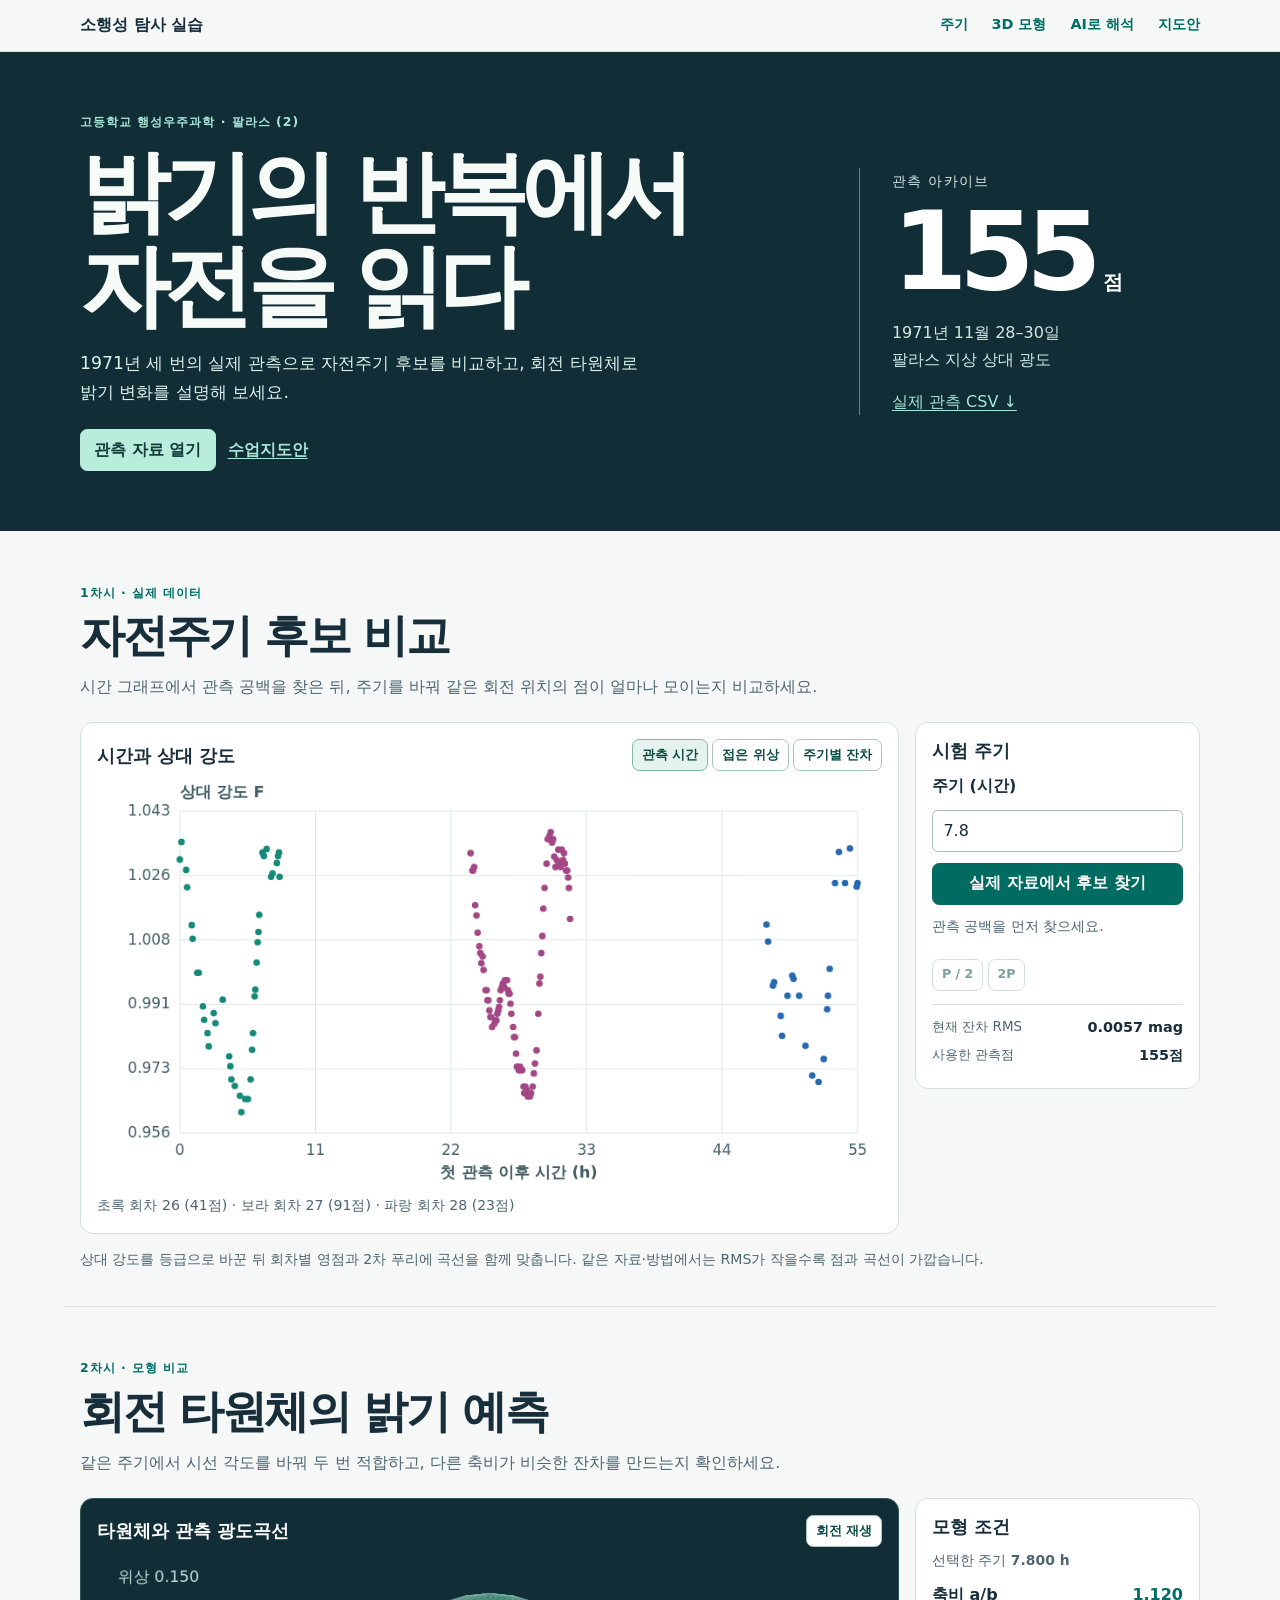
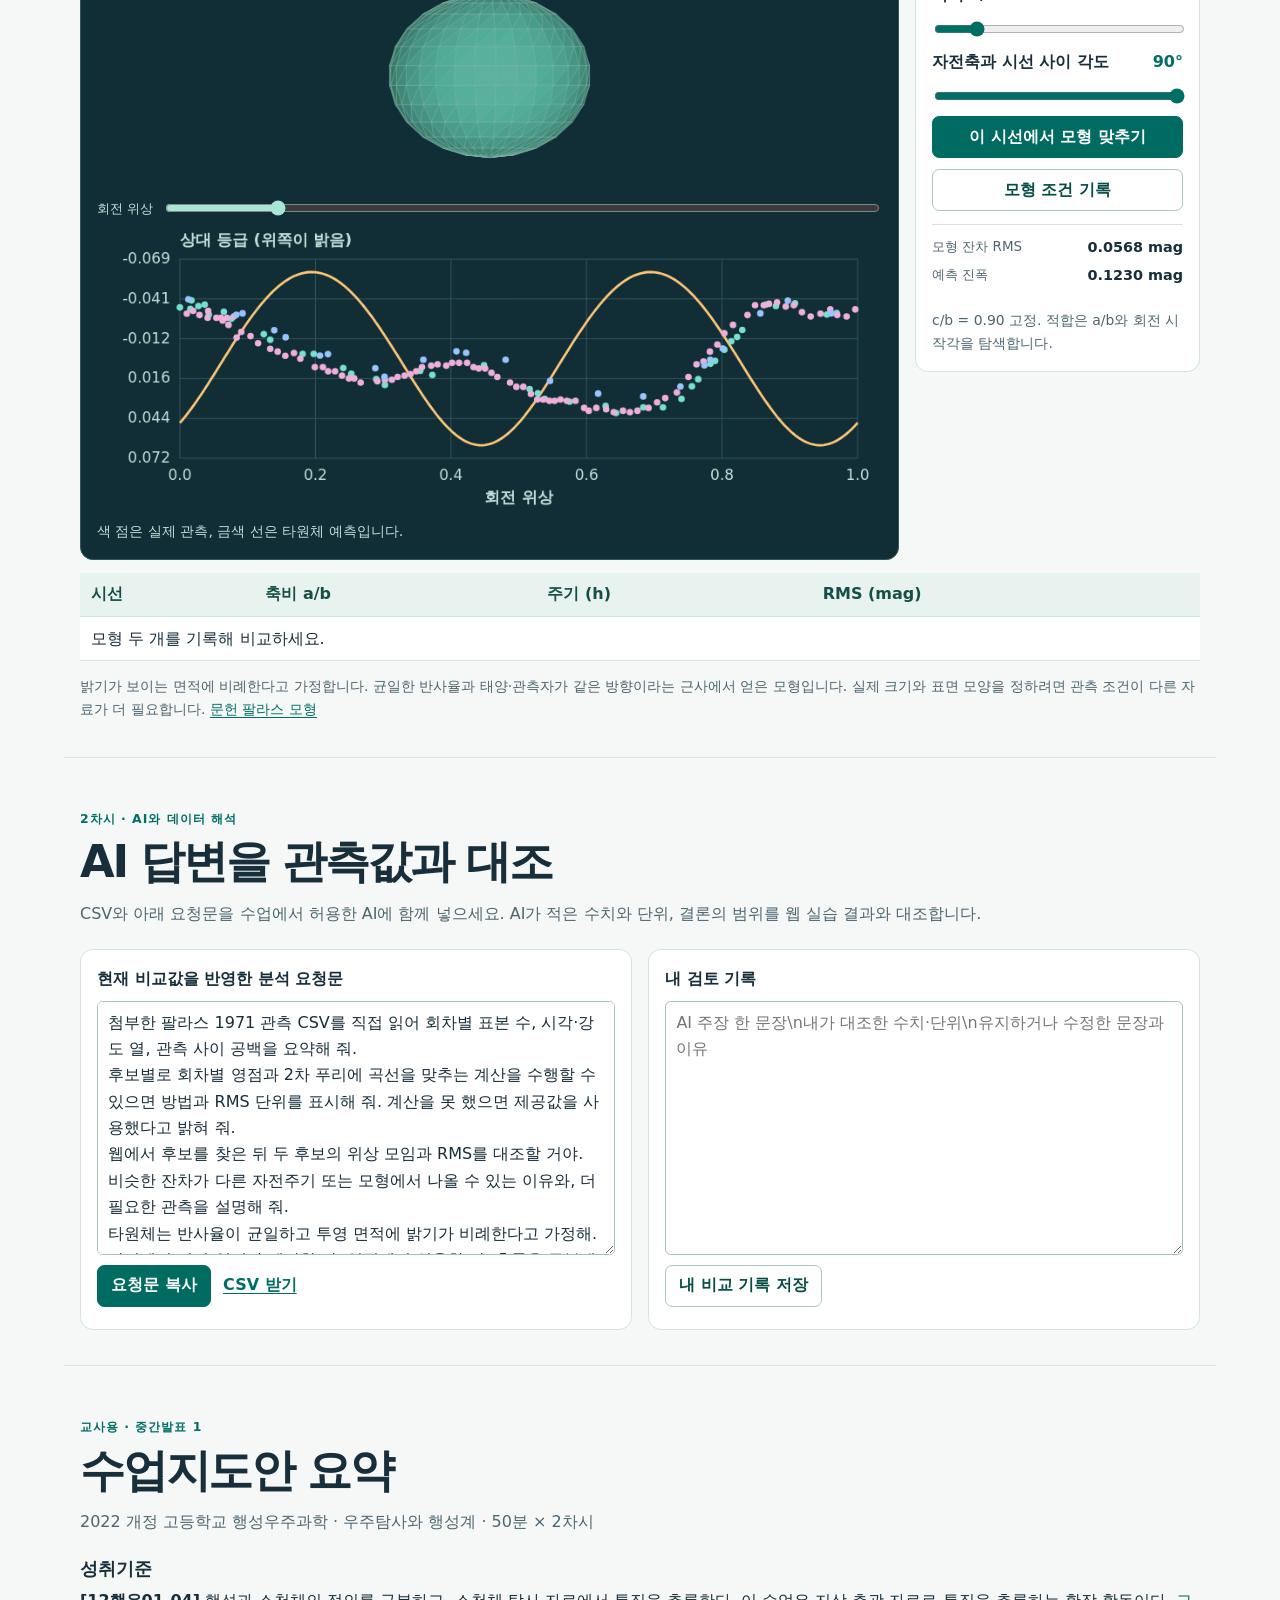
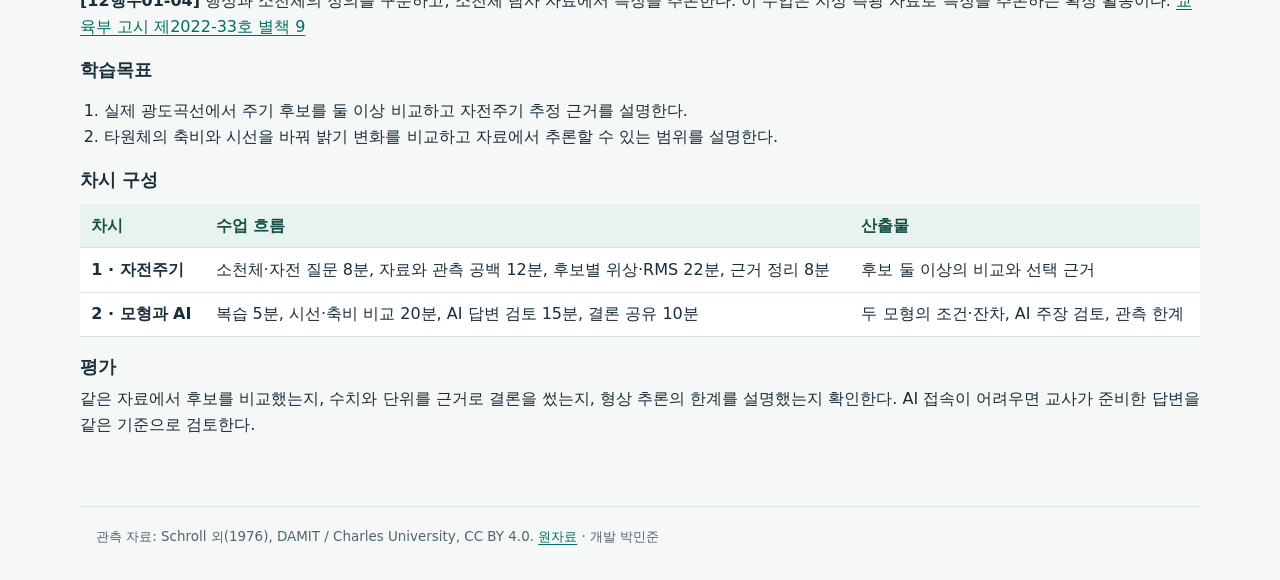
==== docs/asteroid-lab/index.html @ 73b72a0b "Add Pallas rotation and AI classroom lab" ====
<!doctype html>
<html lang="ko">
<head>
<meta charset="utf-8">
<meta name="viewport" content="width=device-width,initial-scale=1">
<meta name="description" content="팔라스 실제 관측값으로 자전주기를 추정하고 회전 타원체를 비교하는 고등학교 행성우주과학 실습">
<title>소행성 탐사 실습 | 팔라스의 자전</title>
<link rel="stylesheet" href="lab.css">
<script defer src="../observation-math.js"></script>
<script defer src="../shape-math.js"></script>
<script defer src="lab.js"></script>
</head>
<body>
<header class="top"><a class="brand" href="#top">소행성 탐사 실습</a><nav aria-label="실습 바로가기"><a href="#period">주기</a><a href="#shape">3D 모형</a><a href="#ai">AI로 해석</a><a href="#lesson">지도안</a></nav></header>
<main id="top">
<section class="hero">
<div><p class="eyebrow">고등학교 행성우주과학 · 팔라스 (2)</p><h1>밝기의 반복에서<br>자전을 읽다</h1><p class="lead">1971년 세 번의 실제 관측으로 자전주기 후보를 비교하고, 회전 타원체로 밝기 변화를 설명해 보세요.</p><a class="button primary" href="#period">관측 자료 열기</a><a class="textlink" href="#lesson">수업지도안</a></div>
<div class="hero-data"><span>관측 아카이브</span><strong>155<span>점</span></strong><p>1971년 11월 28–30일<br>팔라스 지상 상대 광도</p><a href="../class/data/pallas-1971.csv" download>실제 관측 CSV ↓</a></div>
</section>
<section id="period" class="activity">
<div class="section-head"><p class="eyebrow">1차시 · 실제 데이터</p><h2>자전주기 후보 비교</h2><p>시간 그래프에서 관측 공백을 찾은 뒤, 주기를 바꿔 같은 회전 위치의 점이 얼마나 모이는지 비교하세요.</p></div>
<div class="workspace">
<div class="plot"><div class="plot-head"><h3 id="period-label">시간과 상대 강도</h3><div class="segmented" aria-label="그래프 보기"><button id="time-view" type="button" aria-pressed="true">관측 시간</button><button id="phase-view" type="button" aria-pressed="false">접은 위상</button><button id="search-view" type="button" aria-pressed="false">주기별 잔차</button></div></div><canvas id="period-plot" width="900" height="470" role="img" aria-label="팔라스 실제 광도곡선"></canvas><p id="legend" class="caption">점 색은 서로 다른 관측 회차입니다.</p></div>
<aside class="controls"><h3>시험 주기</h3><label for="trial">주기 (시간)</label><input id="trial" type="number" min="2" max="16" step="0.001" value="7.8"><button id="search" class="button primary" type="button" disabled>실제 자료에서 후보 찾기</button><p id="period-status" role="status">관측 자료 불러오는 중…</p><div id="candidates" class="choices"></div><div class="segmented" aria-label="최저 후보와 배수 비교"><button id="half" type="button" disabled>P / 2</button><button id="double" type="button" disabled>2P</button></div><dl class="metrics"><div><dt>현재 잔차 RMS</dt><dd id="rms">—</dd></div><div><dt>사용한 관측점</dt><dd id="count">—</dd></div></dl></aside>
</div>
<p class="method">상대 강도를 등급으로 바꾼 뒤 회차별 영점과 2차 푸리에 곡선을 함께 맞춥니다. 같은 자료·방법에서는 RMS가 작을수록 점과 곡선이 가깝습니다.</p>
</section>
<section id="shape" class="activity">
<div class="section-head"><p class="eyebrow">2차시 · 모형 비교</p><h2>회전 타원체의 밝기 예측</h2><p>같은 주기에서 시선 각도를 바꿔 두 번 적합하고, 다른 축비가 비슷한 잔차를 만드는지 확인하세요.</p></div>
<div class="workspace"><div class="plot dark"><div class="plot-head"><h3>타원체와 관측 광도곡선</h3><button class="subtle" id="play" type="button" aria-pressed="false">회전 재생</button></div><canvas id="mesh" width="900" height="280" role="img" aria-label="회전 타원체의 시선 방향 투영"></canvas><label class="phase-label" for="spin">회전 위상 <input id="spin" type="range" min="0" max="1" value="0.15" step="0.001"></label><canvas id="model-plot" width="900" height="330" role="img" aria-label="팔라스 관측점과 타원체 예측곡선"></canvas><p class="caption">색 점은 실제 관측, 금색 선은 타원체 예측입니다.</p></div>
<aside class="controls"><h3>모형 조건</h3><p>선택한 주기 <strong id="shape-period">—</strong></p><label for="axis">축비 a/b <output id="axis-value"></output></label><input id="axis" type="range" min="1" max="1.8" step=".002" value="1.12"><label for="aspect">자전축과 시선 사이 각도 <output id="aspect-value"></output></label><input id="aspect" type="range" min="5" max="90" step="1" value="90"><button id="optimize" class="button primary" type="button" disabled>이 시선에서 모형 맞추기</button><button id="record" class="button" type="button" disabled>모형 조건 기록</button><dl class="metrics"><div><dt>모형 잔차 RMS</dt><dd id="shape-rms">—</dd></div><div><dt>예측 진폭</dt><dd id="amplitude">—</dd></div></dl><p class="caption">c/b = 0.90 고정. 적합은 a/b와 회전 시작각을 탐색합니다.</p></aside></div>
<div class="table-wrap"><table><thead><tr><th>시선</th><th>축비 a/b</th><th>주기 (h)</th><th>RMS (mag)</th></tr></thead><tbody id="records"><tr><td colspan="4">모형 두 개를 기록해 비교하세요.</td></tr></tbody></table></div>
<p class="method">밝기가 보이는 면적에 비례한다고 가정합니다. 균일한 반사율과 태양·관측자가 같은 방향이라는 근사에서 얻은 모형입니다. 실제 크기와 표면 모양을 정하려면 관측 조건이 다른 자료가 더 필요합니다. <a href="https://damit.cuni.cz/projects/damit/asteroid_models/view/101">문헌 팔라스 모형</a></p>
</section>
<section id="ai" class="activity"><div class="section-head"><p class="eyebrow">2차시 · AI와 데이터 해석</p><h2>AI 답변을 관측값과 대조</h2><p>CSV와 아래 요청문을 수업에서 허용한 AI에 함께 넣으세요. AI가 적은 수치와 단위, 결론의 범위를 웹 실습 결과와 대조합니다.</p></div><div class="ai-grid"><div><label for="prompt">현재 비교값을 반영한 분석 요청문</label><textarea id="prompt" readonly rows="9"></textarea><button id="copy" class="button primary" type="button">요청문 복사</button><a class="textlink" href="../class/data/pallas-1971.csv" download>CSV 받기</a></div><div><label for="evidence">내 검토 기록</label><textarea id="evidence" rows="9" placeholder="AI 주장 한 문장\n내가 대조한 수치·단위\n유지하거나 수정한 문장과 이유"></textarea><button id="save" class="button" type="button">내 비교 기록 저장</button><p id="ai-status" role="status" class="caption"></p></div></div></section>
<section id="lesson" class="activity lesson"><div class="section-head"><p class="eyebrow">교사용 · 중간발표 1</p><h2>수업지도안 요약</h2><p>2022 개정 고등학교 행성우주과학 · 우주탐사와 행성계 · 50분 × 2차시</p></div><h3>성취기준</h3><p><strong>[12행우01-04]</strong> 행성과 소천체의 정의를 구분하고, 소천체 탐사 자료에서 특징을 추론한다. 이 수업은 지상 측광 자료로 특징을 추론하는 확장 활동이다. <a href="https://www.moe.go.kr/boardCnts/viewRenew.do?boardID=141&boardSeq=93458&lev=0">교육부 고시 제2022-33호 별책 9</a></p><h3>학습목표</h3><ol><li>실제 광도곡선에서 주기 후보를 둘 이상 비교하고 자전주기 추정 근거를 설명한다.</li><li>타원체의 축비와 시선을 바꿔 밝기 변화를 비교하고 자료에서 추론할 수 있는 범위를 설명한다.</li></ol><h3>차시 구성</h3><div class="table-wrap"><table><thead><tr><th>차시</th><th>수업 흐름</th><th>산출물</th></tr></thead><tbody><tr><th>1 · 자전주기</th><td>소천체·자전 질문 8분, 자료와 관측 공백 12분, 후보별 위상·RMS 22분, 근거 정리 8분</td><td>후보 둘 이상의 비교와 선택 근거</td></tr><tr><th>2 · 모형과 AI</th><td>복습 5분, 시선·축비 비교 20분, AI 답변 검토 15분, 결론 공유 10분</td><td>두 모형의 조건·잔차, AI 주장 검토, 관측 한계</td></tr></tbody></table></div><h3>평가</h3><p>같은 자료에서 후보를 비교했는지, 수치와 단위를 근거로 결론을 썼는지, 형상 추론의 한계를 설명했는지 확인한다. AI 접속이 어려우면 교사가 준비한 답변을 같은 기준으로 검토한다.</p></section>
</main>
<footer>관측 자료: Schroll 외(1976), DAMIT / Charles University, CC BY 4.0. <a href="https://damit.cuni.cz/projects/damit/light_curves/exportAllForAsteroid/101/json">원자료</a> · 개발 박민준</footer>
</body>
</html>
---- docs/asteroid-lab/lab.css ----
:root{color-scheme:light;--ink:#182e3b;--mute:#4e6571;--teal:#006e64;--line:#d5e1df;--paper:#f5f8f6;--white:#fff;font-family:"Malgun Gothic",system-ui,sans-serif;background:var(--paper);color:var(--ink);scroll-padding-top:5rem}
*{box-sizing:border-box}body{margin:0;font-size:16px;line-height:1.65}a{color:var(--teal);text-underline-offset:.2em}h1,h2,h3,p{margin:0}h1,h2,h3{line-height:1.3;word-break:keep-all}h2{font-size:clamp(1.75rem,4vw,2.8rem);letter-spacing:-.05em}h3{font-size:1.12rem;margin-bottom:.48rem}.top{position:sticky;top:0;z-index:3;display:flex;justify-content:space-between;align-items:center;gap:.6rem 1.1rem;flex-wrap:wrap;padding:.76rem max(1rem,calc((100% - 1120px)/2));background:#f5f8f6f5;border-bottom:1px solid var(--line)}.brand{font-weight:800;text-decoration:none;color:var(--ink)}nav{display:flex;gap:clamp(.6rem,2vw,1.5rem);flex-wrap:wrap}nav a{font-weight:700;font-size:.9rem;text-decoration:none}.hero{display:grid;grid-template-columns:1.5fr .7fr;gap:3rem;align-items:center;min-height:420px;padding:3.75rem max(1rem,calc((100% - 1120px)/2));background:#112d36;color:#f6fbf8}.hero h1{font-size:clamp(2.6rem,7vw,5.65rem);line-height:1.05;letter-spacing:-.075em;margin:.8rem 0 1rem}.eyebrow{font-size:.78rem;font-weight:800;letter-spacing:.08em;color:var(--teal)}.hero .eyebrow,.hero a{color:#a8e6d5}.hero .primary{background:#b7edda;color:#123b39;border-color:#b7edda}.lead{max-width:570px;color:#dcf1ea;font-size:1.08rem;margin-bottom:1.45rem;word-break:keep-all}.hero-data{border-left:1px solid #64867f;padding-left:2rem;color:#cee9e2}.hero-data>span{font-size:.85rem;letter-spacing:.1em}.hero-data strong{display:block;color:#fff;font-size:clamp(3.4rem,9vw,6.8rem);line-height:1.07;letter-spacing:-.08em;font-variant-numeric:tabular-nums}.hero-data strong span{font-size:1.25rem;margin-left:.6rem;letter-spacing:0}.hero-data p{margin:.6rem 0 1rem}.button,.segmented button,.subtle{display:inline-flex;align-items:center;justify-content:center;min-height:42px;padding:.4rem .83rem;border:1px solid #a8c4bc;border-radius:.45rem;background:#fff;color:#074d45;font:inherit;font-weight:700;text-decoration:none;cursor:pointer;text-align:center}.primary{background:#006c61;color:#fff;border-color:#006c61}.button:disabled,.segmented button:disabled{opacity:.52;cursor:default}.button:hover:not(:disabled),button:hover:not(:disabled){filter:brightness(.92)}:focus-visible{outline:3px solid #c07517;outline-offset:3px}.textlink{display:inline-block;margin-left:.75rem;font-weight:700}.activity{max-width:1152px;margin:auto;padding:3.2rem 1rem 2.2rem}.activity+.activity{border-top:1px solid var(--line)}.section-head{margin-bottom:1.35rem}.section-head h2{margin:.25rem 0 .55rem}.section-head>p:last-child,.caption,.method{color:var(--mute)}.workspace{display:grid;grid-template-columns:minmax(0,1fr) minmax(245px,285px);gap:1rem;align-items:start}.plot,.controls,.ai-grid>div{background:#fff;border:1px solid var(--line);border-radius:.8rem;padding:1rem;min-width:0}.plot-head{display:flex;justify-content:space-between;align-items:center;gap:.5rem;flex-wrap:wrap}.plot-head h3{margin:0}.segmented{display:flex;gap:.26rem;flex-wrap:wrap}.segmented button,.subtle{padding:.25rem .56rem;min-height:32px;font-size:.79rem}.segmented button[aria-pressed=true]{background:#e4f3ee;border-color:#83b4a7;color:#06493f}.plot canvas{display:block;width:100%;height:auto;margin-top:.4rem}.caption,.method{font-size:.88rem}.caption{margin-top:.4rem}.method{margin-top:.85rem}.controls{display:grid;gap:.65rem}.controls h3{margin:0}.controls label,.ai-grid label{font-weight:700}.controls label output{float:right;font-variant-numeric:tabular-nums;color:var(--teal)}input,textarea{font:inherit;color:var(--ink)}input[type=number],textarea{width:100%;border:1px solid #a9bdb9;border-radius:.35rem;background:#fff;padding:.44rem .65rem}input[type=range]{width:100%;accent-color:var(--teal)}.controls>p{font-size:.87rem;color:var(--mute)}.metrics{border-top:1px solid var(--line);margin:.2rem 0 0;padding:.45rem 0 0}.metrics>div{display:flex;justify-content:space-between;gap:.5rem;margin:.25rem 0}.metrics dt{color:var(--mute);font-size:.84rem}.metrics dd{margin:0;font-weight:800;font-size:.9rem;font-variant-numeric:tabular-nums}.choices{display:grid;grid-template-columns:1fr 1fr;gap:.35rem}.choices button{font-variant-numeric:tabular-nums;font-size:.82rem}.dark{background:#112d36;color:#fff;border-color:#2e5758}.dark .caption{color:#bfdfda}.phase-label{display:flex;gap:.6rem;align-items:center;font-size:.82rem;color:#bfdfda}.phase-label input{flex:1;accent-color:#a8e6d5}.table-wrap{overflow-x:auto;margin-top:.8rem}table{border-collapse:collapse;width:100%;background:#fff;text-align:left}th,td{padding:.53rem .7rem;border-bottom:1px solid var(--line);vertical-align:top}thead{color:#154f48;background:#e8f3ef}tbody th{white-space:nowrap}.ai-grid{display:grid;grid-template-columns:1fr 1fr;gap:1rem}.ai-grid textarea{display:block;margin:.6rem 0;min-height:12rem;resize:vertical}.lesson h3{margin-top:1.1rem}.lesson ol{padding-left:1.5rem}footer{max-width:1120px;margin:2rem auto 0;padding:1.2rem 1rem 2rem;color:var(--mute);border-top:1px solid var(--line);font-size:.84rem}
@media(max-width:760px){.workspace,.ai-grid{grid-template-columns:1fr}.hero{gap:1.2rem;grid-template-columns:1fr;min-height:0;padding-top:2.5rem;padding-bottom:2.5rem}.hero-data{padding-left:.8rem;display:grid;grid-template-columns:1fr 1fr;column-gap:.6rem}.hero-data p{margin:.15rem 0}.hero-data strong{grid-column:1;grid-row:2}.hero-data a{grid-column:2}.activity{padding-top:2rem}.plot,.controls{padding:.72rem}.plot canvas{min-height:155px}.segmented{max-width:100%}}
@media print{.top,.hero,.activity:not(.lesson),footer{display:none}.lesson{padding:0;background:#fff}.lesson a{color:#222}}
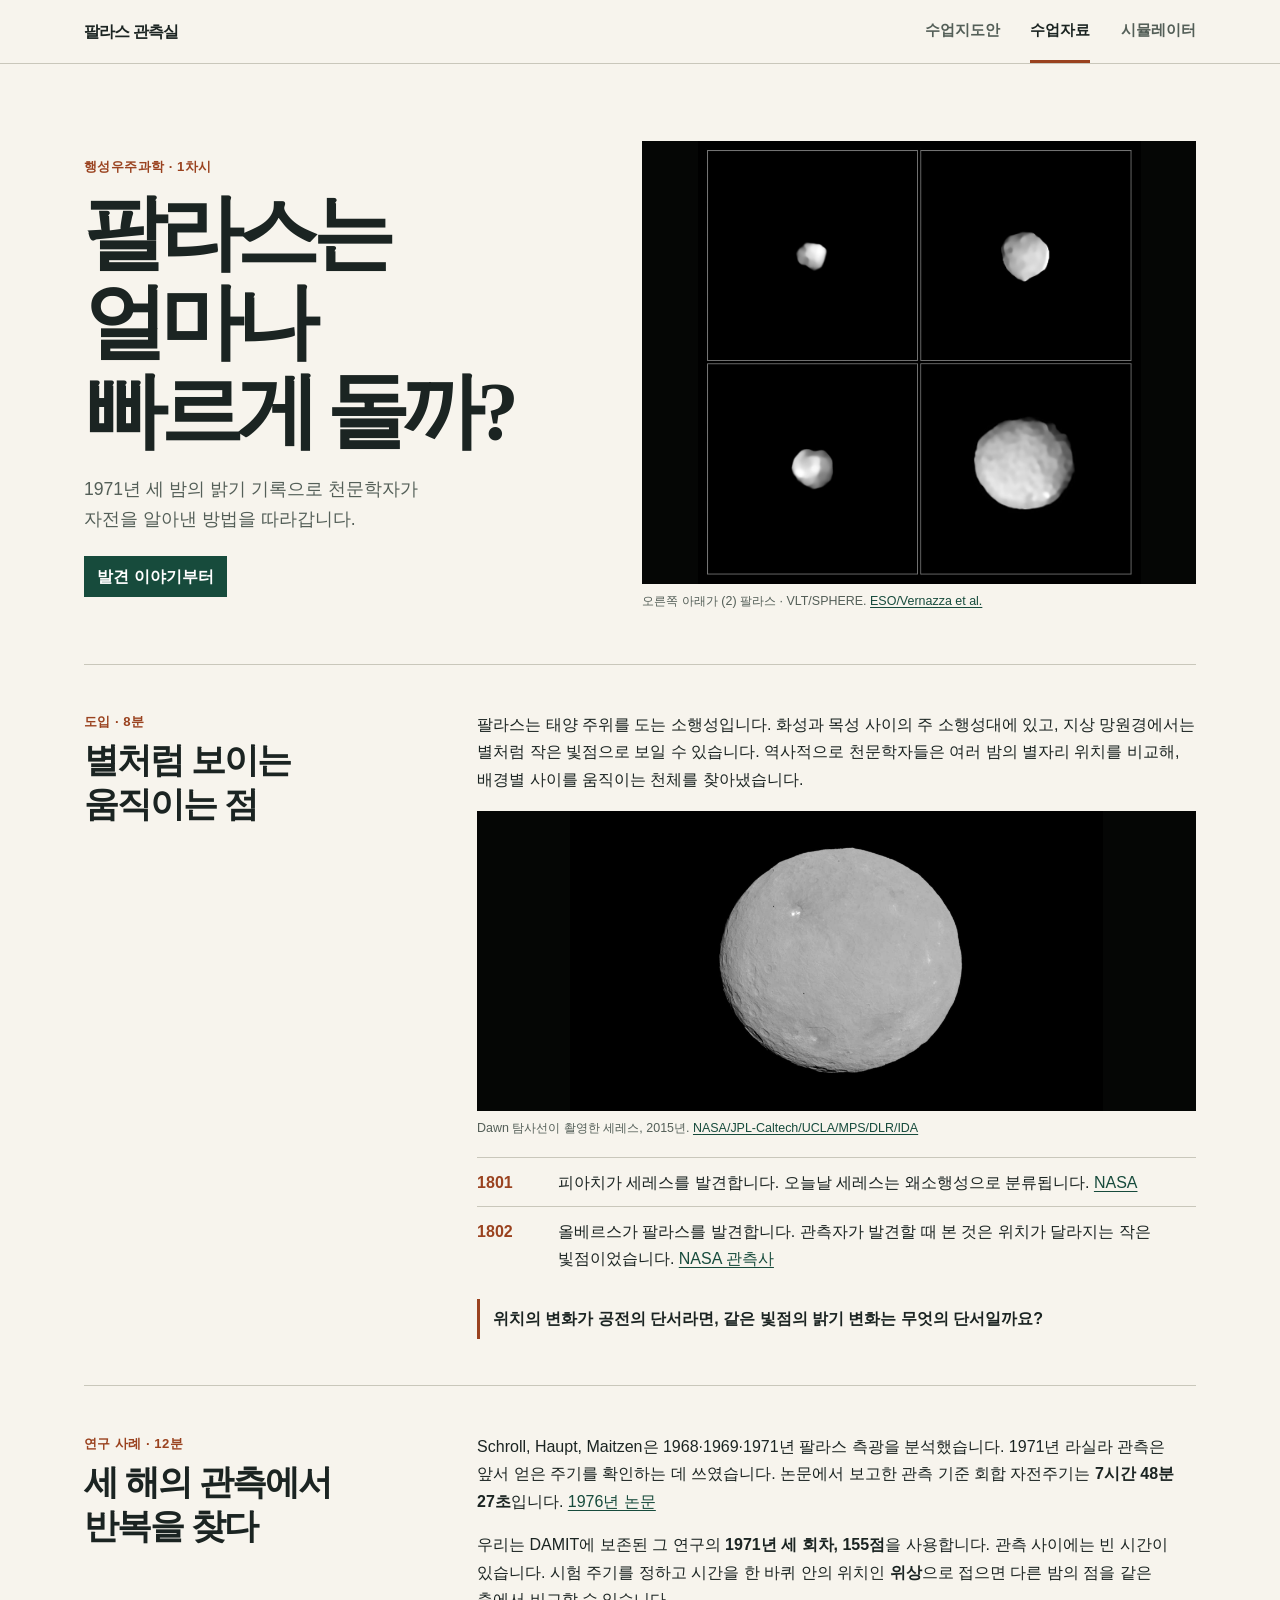
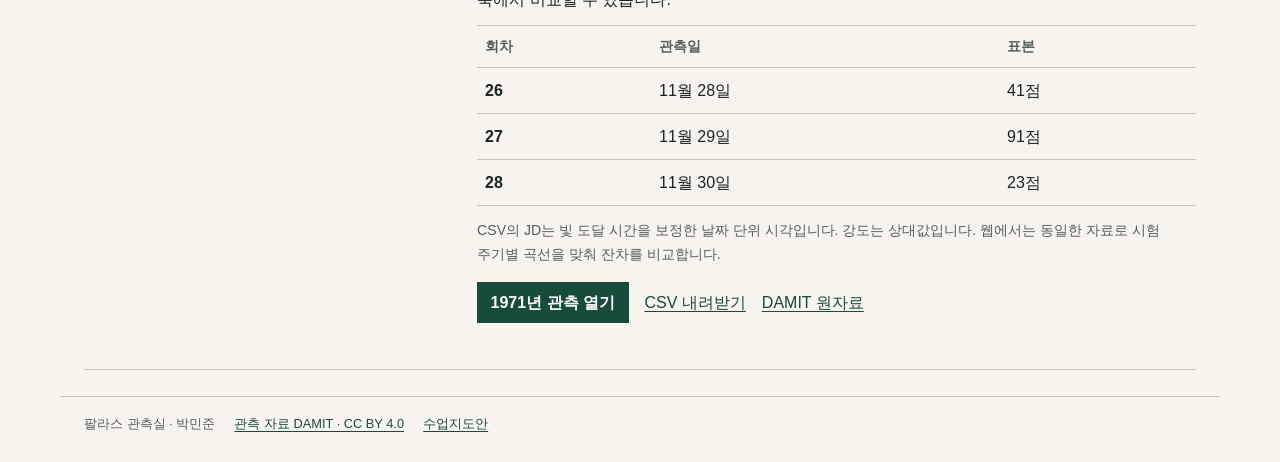
==== commit b11f17a1: "Rebuild Pallas course around historical observations" ====
--- a/docs/asteroid-lab/index.html
+++ b/docs/asteroid-lab/index.html
@@ -3,38 +3,102 @@
 <head>
 <meta charset="utf-8">
 <meta name="viewport" content="width=device-width,initial-scale=1">
-<meta name="description" content="팔라스 실제 관측값으로 자전주기를 추정하고 회전 타원체를 비교하는 고등학교 행성우주과학 실습">
-<title>소행성 탐사 실습 | 팔라스의 자전</title>
-<link rel="stylesheet" href="lab.css">
+<meta name="description" content="팔라스 발견과 측광 연구를 읽고 같은 실제 자료로 자전주기를 추론하는 고등학교 행성우주과학 수업">
+<title>팔라스 관측실</title>
+<link rel="stylesheet" href="lab.css?v=2">
 <script defer src="../observation-math.js"></script>
 <script defer src="../shape-math.js"></script>
-<script defer src="lab.js"></script>
+<script defer src="lab.js?v=2"></script>
 </head>
 <body>
-<header class="top"><a class="brand" href="#top">소행성 탐사 실습</a><nav aria-label="실습 바로가기"><a href="#period">주기</a><a href="#shape">3D 모형</a><a href="#ai">AI로 해석</a><a href="#lesson">지도안</a></nav></header>
-<main id="top">
-<section class="hero">
-<div><p class="eyebrow">고등학교 행성우주과학 · 팔라스 (2)</p><h1>밝기의 반복에서<br>자전을 읽다</h1><p class="lead">1971년 세 번의 실제 관측으로 자전주기 후보를 비교하고, 회전 타원체로 밝기 변화를 설명해 보세요.</p><a class="button primary" href="#period">관측 자료 열기</a><a class="textlink" href="#lesson">수업지도안</a></div>
-<div class="hero-data"><span>관측 아카이브</span><strong>155<span>점</span></strong><p>1971년 11월 28–30일<br>팔라스 지상 상대 광도</p><a href="../class/data/pallas-1971.csv" download>실제 관측 CSV ↓</a></div>
+<a class="skip" href="#main">본문으로</a>
+<header class="bar"><div class="shell header"><a class="wordmark" href="#materials">팔라스 관측실</a><nav aria-label="수업 메뉴"><a href="#lesson" data-nav="lesson">수업지도안</a><a href="#materials" data-nav="materials">수업자료</a><a href="#period" data-nav="lab">시뮬레이터</a></nav></div></header>
+<main id="main" class="shell">
+<section id="materials" class="page" aria-labelledby="materials-title">
+  <div class="opening">
+    <div class="opening-text"><p class="kicker">행성우주과학 · 1차시</p><h1 id="materials-title">팔라스는 얼마나<br>빠르게 돌까?</h1><p>1971년 세 밤의 밝기 기록으로 천문학자가 자전을 알아낸 방법을 따라갑니다.</p><a class="primary" href="#history">발견 이야기부터</a></div>
+    <figure class="opening-image"><img src="media/eso-asteroids.jpg" alt="ESO 망원경으로 관측한 소행성 네 개. 팔라스는 오른쪽 아래에 있다."><figcaption>오른쪽 아래가 (2) 팔라스 · VLT/SPHERE. <a href="https://www.eso.org/public/images/potw1749a/">ESO/Vernazza et al.</a></figcaption></figure>
+  </div>
+  <article id="history" class="reading">
+    <div class="chapter"><p class="kicker">도입 · 8분</p><h2>별처럼 보이는<br>움직이는 점</h2></div>
+    <div class="prose"><p>팔라스는 태양 주위를 도는 소행성입니다. 화성과 목성 사이의 주 소행성대에 있고, 지상 망원경에서는 별처럼 작은 빛점으로 보일 수 있습니다. 역사적으로 천문학자들은 여러 밤의 별자리 위치를 비교해, 배경별 사이를 움직이는 천체를 찾아냈습니다.</p>
+    <figure class="figure"><img src="media/ceres-dawn.jpg" alt="탐사선 Dawn으로 촬영한 세레스 원반과 밝은 반점"><figcaption>Dawn 탐사선이 촬영한 세레스, 2015년. <a href="https://science.nasa.gov/image-detail/ceres-dawn-pia19562-16x9/">NASA/JPL-Caltech/UCLA/MPS/DLR/IDA</a></figcaption></figure>
+    <dl class="timeline"><div><dt>1801</dt><dd>피아치가 세레스를 발견합니다. 오늘날 세레스는 왜소행성으로 분류됩니다. <a href="https://science.nasa.gov/mission/dawn/science/ceres/">NASA</a></dd></div><div><dt>1802</dt><dd>올베르스가 팔라스를 발견합니다. 관측자가 발견할 때 본 것은 위치가 달라지는 작은 빛점이었습니다. <a href="https://www.nasa.gov/wp-content/uploads/2025/07/a-history-of-near-earth-object-research-sp-4235.pdf">NASA 관측사</a></dd></div></dl>
+    <p class="question">위치의 변화가 공전의 단서라면, 같은 빛점의 밝기 변화는 무엇의 단서일까요?</p></div>
+  </article>
+  <article class="reading" id="research">
+    <div class="chapter"><p class="kicker">연구 사례 · 12분</p><h2>세 해의 관측에서<br>반복을 찾다</h2></div>
+    <div class="prose"><p>Schroll, Haupt, Maitzen은 1968·1969·1971년 팔라스 측광을 분석했습니다. 1971년 라실라 관측은 앞서 얻은 주기를 확인하는 데 쓰였습니다. 논문에서 보고한 관측 기준 회합 자전주기는 <strong>7시간 48분 27초</strong>입니다. <a href="https://doi.org/10.1016/0019-1035(76)90191-3">1976년 논문</a></p>
+    <p>우리는 DAMIT에 보존된 그 연구의 <strong>1971년 세 회차, 155점</strong>을 사용합니다. 관측 사이에는 빈 시간이 있습니다. 시험 주기를 정하고 시간을 한 바퀴 안의 위치인 <strong>위상</strong>으로 접으면 다른 밤의 점을 같은 축에서 비교할 수 있습니다.</p>
+    <table><thead><tr><th scope="col">회차</th><th scope="col">관측일</th><th scope="col">표본</th></tr></thead><tbody><tr><th scope="row">26</th><td>11월 28일</td><td>41점</td></tr><tr><th scope="row">27</th><td>11월 29일</td><td>91점</td></tr><tr><th scope="row">28</th><td>11월 30일</td><td>23점</td></tr></tbody></table>
+    <p class="minor">CSV의 JD는 빛 도달 시간을 보정한 날짜 단위 시각입니다. 강도는 상대값입니다. 웹에서는 동일한 자료로 시험 주기별 곡선을 맞춰 잔차를 비교합니다.</p>
+    <div class="links"><a class="primary" href="#period">1971년 관측 열기</a><a href="../class/data/pallas-1971.csv" download>CSV 내려받기</a><a href="https://damit.cuni.cz/projects/damit/light_curves/exportAllForAsteroid/101/json">DAMIT 원자료</a></div></div>
+  </article>
 </section>
-<section id="period" class="activity">
-<div class="section-head"><p class="eyebrow">1차시 · 실제 데이터</p><h2>자전주기 후보 비교</h2><p>시간 그래프에서 관측 공백을 찾은 뒤, 주기를 바꿔 같은 회전 위치의 점이 얼마나 모이는지 비교하세요.</p></div>
-<div class="workspace">
-<div class="plot"><div class="plot-head"><h3 id="period-label">시간과 상대 강도</h3><div class="segmented" aria-label="그래프 보기"><button id="time-view" type="button" aria-pressed="true">관측 시간</button><button id="phase-view" type="button" aria-pressed="false">접은 위상</button><button id="search-view" type="button" aria-pressed="false">주기별 잔차</button></div></div><canvas id="period-plot" width="900" height="470" role="img" aria-label="팔라스 실제 광도곡선"></canvas><p id="legend" class="caption">점 색은 서로 다른 관측 회차입니다.</p></div>
-<aside class="controls"><h3>시험 주기</h3><label for="trial">주기 (시간)</label><input id="trial" type="number" min="2" max="16" step="0.001" value="7.8"><button id="search" class="button primary" type="button" disabled>실제 자료에서 후보 찾기</button><p id="period-status" role="status">관측 자료 불러오는 중…</p><div id="candidates" class="choices"></div><div class="segmented" aria-label="최저 후보와 배수 비교"><button id="half" type="button" disabled>P / 2</button><button id="double" type="button" disabled>2P</button></div><dl class="metrics"><div><dt>현재 잔차 RMS</dt><dd id="rms">—</dd></div><div><dt>사용한 관측점</dt><dd id="count">—</dd></div></dl></aside>
-</div>
-<p class="method">상대 강도를 등급으로 바꾼 뒤 회차별 영점과 2차 푸리에 곡선을 함께 맞춥니다. 같은 자료·방법에서는 RMS가 작을수록 점과 곡선이 가깝습니다.</p>
+<section id="lesson" class="page guide" aria-labelledby="lesson-title" hidden>
+  <div class="page-head"><p class="kicker">교사용 · 50분 × 2차시</p><h1 id="lesson-title">수업지도안</h1><p>고등학교 행성우주과학 · 우주탐사와 행성계</p></div>
+  <div class="guide-grid"><div class="chapter"><h2>교육과정</h2></div><div class="prose"><p><strong>[12행우01-04]</strong> 행성과 소천체를 구분하고 소천체 탐사 자료에서 특징을 추론하는 기준을 바탕으로, 지상 측광을 해석하는 활동으로 확장합니다. <a href="https://www.moe.go.kr/boardCnts/viewRenew.do?boardID=141&boardSeq=93458&lev=0">교육부 고시 제2022-33호 별책 9</a></p><h3>학습목표</h3><ol><li>실제 광도곡선에서 시험 주기를 둘 이상 비교하고 자전주기 추정의 근거를 설명한다.</li><li>타원체의 축비와 시선을 바꿔 관측값과 비교하고 어떤 형상까지 추론할 수 있는지 설명한다.</li></ol></div></div>
+  <div class="guide-grid"><div class="chapter"><h2>1차시</h2><p>관측에서 자전주기 추론</p></div><div class="prose">
+  <table><thead><tr><th>시간</th><th>교사 활동과 학생 작업</th></tr></thead><tbody>
+  <tr><th scope="row">8분</th><td><a href="#history">발견 이야기</a>에서 세레스와 팔라스를 소개합니다. 학생은 공전으로 바뀌는 위치와 자전으로 달라질 수 있는 밝기를 구분합니다.</td></tr>
+  <tr><th scope="row">12분</th><td><a href="#research">연구 사례</a>에서 1976년 논문과 세 밤의 원자료를 연결합니다. 학생은 관측 사이에 생긴 공백과 JD·상대 강도를 확인합니다.</td></tr>
+  <tr><th scope="row">22분</th><td><a href="#period">광도곡선 실습</a>에서 위상 접기를 시범으로 보입니다. 학생은 시험 주기 두 개 이상의 그래프와 잔차를 비교해 기록합니다.</td></tr>
+  <tr><th scope="row">8분</th><td>학생이 선택한 주기와 근거 한 문장을 공유합니다. 관측 공백에서 놓친 회전 수를 어떻게 구별할지 발문합니다.</td></tr></tbody></table>
+  </div></div>
+  <div class="guide-grid"><div class="chapter"><h2>2차시</h2><p>모형 비교와 AI 해석</p></div><div class="prose">
+  <table><thead><tr><th>시간</th><th>교사 활동과 학생 작업</th></tr></thead><tbody>
+  <tr><th scope="row">5분</th><td>비슷한 밝기 변화를 만드는 모형이 여러 개일지 예상합니다.</td></tr>
+  <tr><th scope="row">20분</th><td><a href="#shape">회전 타원체</a>에서 1차시 주기를 불러옵니다. 시선 90°와 45°의 적합을 각각 저장하고 축비와 잔차를 대조합니다.</td></tr>
+  <tr><th scope="row">15분</th><td><a href="#ai">AI 답변 검토</a>에서 공개 CSV와 요청문을 사용합니다. 학생은 AI 주장 한 문장을 선택해 수치·단위와 대조하고 수정합니다.</td></tr>
+  <tr><th scope="row">10분</th><td>학생은 비교 기록을 제출하고 형상 추론을 개선할 추가 관측을 제안합니다.</td></tr></tbody></table>
+  <h3>평가와 준비물</h3><p>브라우저, 제공 CSV, 수업에서 허용하는 생성형 AI. 후보 두 개 이상을 같은 조건에서 비교했는지, 수치·단위를 인용했는지, 모형의 한계를 설명했는지 봅니다. AI에 접속할 수 없다면 준비된 예시 문장을 검토하게 합니다.</p><button id="print-lesson" type="button">지도안 인쇄</button></div></div>
 </section>
-<section id="shape" class="activity">
-<div class="section-head"><p class="eyebrow">2차시 · 모형 비교</p><h2>회전 타원체의 밝기 예측</h2><p>같은 주기에서 시선 각도를 바꿔 두 번 적합하고, 다른 축비가 비슷한 잔차를 만드는지 확인하세요.</p></div>
-<div class="workspace"><div class="plot dark"><div class="plot-head"><h3>타원체와 관측 광도곡선</h3><button class="subtle" id="play" type="button" aria-pressed="false">회전 재생</button></div><canvas id="mesh" width="900" height="280" role="img" aria-label="회전 타원체의 시선 방향 투영"></canvas><label class="phase-label" for="spin">회전 위상 <input id="spin" type="range" min="0" max="1" value="0.15" step="0.001"></label><canvas id="model-plot" width="900" height="330" role="img" aria-label="팔라스 관측점과 타원체 예측곡선"></canvas><p class="caption">색 점은 실제 관측, 금색 선은 타원체 예측입니다.</p></div>
-<aside class="controls"><h3>모형 조건</h3><p>선택한 주기 <strong id="shape-period">—</strong></p><label for="axis">축비 a/b <output id="axis-value"></output></label><input id="axis" type="range" min="1" max="1.8" step=".002" value="1.12"><label for="aspect">자전축과 시선 사이 각도 <output id="aspect-value"></output></label><input id="aspect" type="range" min="5" max="90" step="1" value="90"><button id="optimize" class="button primary" type="button" disabled>이 시선에서 모형 맞추기</button><button id="record" class="button" type="button" disabled>모형 조건 기록</button><dl class="metrics"><div><dt>모형 잔차 RMS</dt><dd id="shape-rms">—</dd></div><div><dt>예측 진폭</dt><dd id="amplitude">—</dd></div></dl><p class="caption">c/b = 0.90 고정. 적합은 a/b와 회전 시작각을 탐색합니다.</p></aside></div>
-<div class="table-wrap"><table><thead><tr><th>시선</th><th>축비 a/b</th><th>주기 (h)</th><th>RMS (mag)</th></tr></thead><tbody id="records"><tr><td colspan="4">모형 두 개를 기록해 비교하세요.</td></tr></tbody></table></div>
-<p class="method">밝기가 보이는 면적에 비례한다고 가정합니다. 균일한 반사율과 태양·관측자가 같은 방향이라는 근사에서 얻은 모형입니다. 실제 크기와 표면 모양을 정하려면 관측 조건이 다른 자료가 더 필요합니다. <a href="https://damit.cuni.cz/projects/damit/asteroid_models/view/101">문헌 팔라스 모형</a></p>
+<section id="sim" class="page" aria-labelledby="sim-title" hidden>
+  <div class="page-head compact"><p class="kicker">1971년 11월 28–30일 · 팔라스</p><h1 id="sim-title">팔라스 광도곡선 분석</h1></div>
+  <nav class="worknav" aria-label="분석 단계"><a href="#period" data-stage="period">01 관측과 주기</a><a href="#shape" data-stage="shape">02 회전 모형</a><a href="#ai" data-stage="ai">03 AI 검토와 기록</a></nav>
+  <section id="period" class="stage" aria-label="관측과 주기">
+  <div class="bench">
+    <div class="chart">
+      <div class="chart-tools"><div class="segmented" aria-label="그래프 보기"><button id="time-view" type="button" aria-pressed="true">관측 시간</button><button id="phase-view" type="button" aria-pressed="false">접은 위상</button><button id="search-view" type="button" aria-pressed="false">주기별 잔차</button></div><a href="../class/data/pallas-1971.csv" download>원자료 CSV ↓</a></div>
+      <h2 id="period-label">시간과 상대 강도</h2>
+      <p id="point-readout" class="readout">그래프에 마우스를 올리거나, 그래프에 초점을 맞추고 ← →를 누르세요.</p>
+      <canvas id="period-plot" width="900" height="470" tabindex="0" role="img" aria-label="팔라스 광도곡선. 방향키로 관측점을 읽습니다."></canvas><p id="legend" class="minor"></p>
+    </div>
+    <aside class="rail"><h2>시험 주기</h2><p>밤 사이의 공백을 찾고, 서로 다른 주기로 접어 점의 모임을 비교하세요.</p>
+      <label for="trial">주기 (시간)</label><input id="trial" type="number" min="2" max="16" step="0.001" value="7.8">
+      <button id="search" type="button" disabled>2–16시간 후보 탐색</button><p id="period-status" role="status">관측 자료를 여는 중…</p>
+      <div id="candidates" class="choices"></div><div class="segmented" aria-label="배수 주기 비교"><button id="half" type="button" disabled>P / 2</button><button id="double" type="button" disabled>2P</button></div>
+      <dl class="metrics"><div><dt>잔차 RMS</dt><dd id="rms">—</dd></div><div><dt>관측점</dt><dd id="count">—</dd></div></dl><button id="record-period" type="button" class="primary" disabled>현재 주기 기록</button>
+    </aside>
+  </div>
+  <div class="inset"><details><summary>분석 원리와 한계</summary><p>강도를 등급으로 바꿔 회차별 영점과 2차 푸리에 곡선을 함께 맞춥니다. 같은 자료와 방법에서 RMS가 작을수록 점과 곡선이 가깝습니다. 이 값은 주기의 불확실성이 아닙니다. 주기의 절반이나 두 배도 비교하세요.</p></details><a href="#research">연구 사례 다시 읽기</a><a href="#shape">이 주기로 모형 비교</a></div>
+  </section>
+  <section id="shape" class="stage" aria-label="회전 모형" hidden>
+    <div class="bench"><div class="chart">
+      <div class="chart-tools"><h2>회전 타원체</h2><button id="play" type="button" aria-pressed="false">회전 재생</button></div>
+      <div class="mesh"><canvas id="mesh" width="900" height="280" role="img" aria-label="회전 타원체의 시선 방향 투영"></canvas><label for="spin">회전 위상 <input id="spin" type="range" min="0" max="1" value=".15" step=".001"></label></div>
+      <canvas id="model-plot" width="900" height="330" role="img" aria-label="관측점과 타원체 예측곡선"></canvas><p class="minor">색 점은 관측값, 황토색 선은 타원체 예측입니다.</p>
+    </div><aside class="rail"><h2>모형 조건</h2><p>선택 주기 <strong id="shape-period">—</strong></p>
+      <label for="axis">축비 a/b <output id="axis-value"></output></label><input id="axis" type="range" min="1" max="1.8" step=".002" value="1.12">
+      <label for="aspect">자전축과 시선 각도 <output id="aspect-value"></output></label><input id="aspect" type="range" min="5" max="90" step="1" value="90">
+      <div class="segmented" aria-label="비교할 시선"><button type="button" data-aspect="90">90°</button><button type="button" data-aspect="45">45°</button></div>
+      <button id="optimize" type="button" disabled>이 시선에서 적합</button><button id="record" type="button" class="primary" disabled>현재 모형 기록</button>
+      <dl class="metrics"><div><dt>모형 RMS</dt><dd id="shape-rms">—</dd></div><div><dt>예측 진폭</dt><dd id="amplitude">—</dd></div></dl><p>c/b 0.90 고정. 적합 시 축비와 시작각을 함께 바꿉니다.</p>
+    </aside></div>
+    <div class="inset"><details><summary>모형 가정과 실제 형상 연구</summary><p>표면 반사율을 일정하게 두고 시선 방향의 투영 면적에서 밝기를 계산합니다. 태양과 관측자가 같은 방향이라는 근사를 씁니다. 실제 형상 연구는 다른 관측 기하의 여러 광도곡선과 산란 모형을 사용합니다. <a href="https://doi.org/10.1016/S0019-1035(03)00146-5">Torppa 외(2003)</a> · <a href="https://damit.cuni.cz/projects/damit/asteroid_models/view/101">문헌 형상</a></p></details><a href="#ai">비교 기록 열기</a></div>
+  </section>
+  <section id="ai" class="stage notebook" aria-labelledby="notebook-title" hidden>
+    <h2 id="notebook-title">탐구 노트</h2>
+    <div class="log"><h3>내가 남긴 주기</h3><div class="scroll"><table><thead><tr><th scope="col">시험 주기 (h)</th><th scope="col">RMS (mag)</th></tr></thead><tbody id="period-records"></tbody></table></div><p class="minor" id="period-log-note"></p><a href="#period">주기 비교로</a></div>
+    <div class="log"><h3>내가 남긴 모형</h3><div class="scroll"><table><thead><tr><th scope="col">시선</th><th scope="col">a/b</th><th scope="col">주기 (h)</th><th scope="col">RMS (mag)</th></tr></thead><tbody id="records"></tbody></table></div><a href="#shape">모형 비교로</a></div>
+    <div class="log"><h3>AI 답변 검토</h3><p>수업에서 사용하는 AI에 공개 CSV와 요청문을 넣고, 답변의 근거를 아래에 남기세요.</p>
+    <details><summary>현재 비교값을 넣은 요청문</summary><label for="prompt" class="visually-hidden">AI 분석 요청문</label><textarea id="prompt" readonly rows="8"></textarea><button id="copy" type="button">요청문 복사</button> <a href="../class/data/pallas-1971.csv" download>CSV 받기</a></details>
+    <details><summary>AI 접속 없이 검토할 문장</summary><p>“7.80시간에서 잔차가 작으므로 팔라스의 실제 3D 모양도 하나로 결정된다.” 이 주장 중 관측에 맞는 부분과 수정해야 할 부분을 가려보세요.</p></details>
+    <label for="evidence">AI의 주장 · 대조한 수치 · 수정한 결론</label><textarea id="evidence" rows="5"></textarea><button id="save" type="button" class="primary">탐구 기록 내려받기</button><p id="ai-status" role="status" class="minor"></p></div>
+  </section>
 </section>
-<section id="ai" class="activity"><div class="section-head"><p class="eyebrow">2차시 · AI와 데이터 해석</p><h2>AI 답변을 관측값과 대조</h2><p>CSV와 아래 요청문을 수업에서 허용한 AI에 함께 넣으세요. AI가 적은 수치와 단위, 결론의 범위를 웹 실습 결과와 대조합니다.</p></div><div class="ai-grid"><div><label for="prompt">현재 비교값을 반영한 분석 요청문</label><textarea id="prompt" readonly rows="9"></textarea><button id="copy" class="button primary" type="button">요청문 복사</button><a class="textlink" href="../class/data/pallas-1971.csv" download>CSV 받기</a></div><div><label for="evidence">내 검토 기록</label><textarea id="evidence" rows="9" placeholder="AI 주장 한 문장\n내가 대조한 수치·단위\n유지하거나 수정한 문장과 이유"></textarea><button id="save" class="button" type="button">내 비교 기록 저장</button><p id="ai-status" role="status" class="caption"></p></div></div></section>
-<section id="lesson" class="activity lesson"><div class="section-head"><p class="eyebrow">교사용 · 중간발표 1</p><h2>수업지도안 요약</h2><p>2022 개정 고등학교 행성우주과학 · 우주탐사와 행성계 · 50분 × 2차시</p></div><h3>성취기준</h3><p><strong>[12행우01-04]</strong> 행성과 소천체의 정의를 구분하고, 소천체 탐사 자료에서 특징을 추론한다. 이 수업은 지상 측광 자료로 특징을 추론하는 확장 활동이다. <a href="https://www.moe.go.kr/boardCnts/viewRenew.do?boardID=141&boardSeq=93458&lev=0">교육부 고시 제2022-33호 별책 9</a></p><h3>학습목표</h3><ol><li>실제 광도곡선에서 주기 후보를 둘 이상 비교하고 자전주기 추정 근거를 설명한다.</li><li>타원체의 축비와 시선을 바꿔 밝기 변화를 비교하고 자료에서 추론할 수 있는 범위를 설명한다.</li></ol><h3>차시 구성</h3><div class="table-wrap"><table><thead><tr><th>차시</th><th>수업 흐름</th><th>산출물</th></tr></thead><tbody><tr><th>1 · 자전주기</th><td>소천체·자전 질문 8분, 자료와 관측 공백 12분, 후보별 위상·RMS 22분, 근거 정리 8분</td><td>후보 둘 이상의 비교와 선택 근거</td></tr><tr><th>2 · 모형과 AI</th><td>복습 5분, 시선·축비 비교 20분, AI 답변 검토 15분, 결론 공유 10분</td><td>두 모형의 조건·잔차, AI 주장 검토, 관측 한계</td></tr></tbody></table></div><h3>평가</h3><p>같은 자료에서 후보를 비교했는지, 수치와 단위를 근거로 결론을 썼는지, 형상 추론의 한계를 설명했는지 확인한다. AI 접속이 어려우면 교사가 준비한 답변을 같은 기준으로 검토한다.</p></section>
 </main>
-<footer>관측 자료: Schroll 외(1976), DAMIT / Charles University, CC BY 4.0. <a href="https://damit.cuni.cz/projects/damit/light_curves/exportAllForAsteroid/101/json">원자료</a> · 개발 박민준</footer>
+<footer class="shell foot"><span>팔라스 관측실 · 박민준</span><a href="https://damit.cuni.cz/projects/damit/light_curves/exportAllForAsteroid/101/json">관측 자료 DAMIT · CC BY 4.0</a><a href="#lesson">수업지도안</a></footer>
+<noscript>관측 그래프와 기록을 사용하려면 JavaScript를 켜 주세요.</noscript>
 </body>
-</html>
+</html>
--- a/docs/asteroid-lab/lab.css
+++ b/docs/asteroid-lab/lab.css
@@ -1,4 +1,12 @@
-:root{color-scheme:light;--ink:#182e3b;--mute:#4e6571;--teal:#006e64;--line:#d5e1df;--paper:#f5f8f6;--white:#fff;font-family:"Malgun Gothic",system-ui,sans-serif;background:var(--paper);color:var(--ink);scroll-padding-top:5rem}
-*{box-sizing:border-box}body{margin:0;font-size:16px;line-height:1.65}a{color:var(--teal);text-underline-offset:.2em}h1,h2,h3,p{margin:0}h1,h2,h3{line-height:1.3;word-break:keep-all}h2{font-size:clamp(1.75rem,4vw,2.8rem);letter-spacing:-.05em}h3{font-size:1.12rem;margin-bottom:.48rem}.top{position:sticky;top:0;z-index:3;display:flex;justify-content:space-between;align-items:center;gap:.6rem 1.1rem;flex-wrap:wrap;padding:.76rem max(1rem,calc((100% - 1120px)/2));background:#f5f8f6f5;border-bottom:1px solid var(--line)}.brand{font-weight:800;text-decoration:none;color:var(--ink)}nav{display:flex;gap:clamp(.6rem,2vw,1.5rem);flex-wrap:wrap}nav a{font-weight:700;font-size:.9rem;text-decoration:none}.hero{display:grid;grid-template-columns:1.5fr .7fr;gap:3rem;align-items:center;min-height:420px;padding:3.75rem max(1rem,calc((100% - 1120px)/2));background:#112d36;color:#f6fbf8}.hero h1{font-size:clamp(2.6rem,7vw,5.65rem);line-height:1.05;letter-spacing:-.075em;margin:.8rem 0 1rem}.eyebrow{font-size:.78rem;font-weight:800;letter-spacing:.08em;color:var(--teal)}.hero .eyebrow,.hero a{color:#a8e6d5}.hero .primary{background:#b7edda;color:#123b39;border-color:#b7edda}.lead{max-width:570px;color:#dcf1ea;font-size:1.08rem;margin-bottom:1.45rem;word-break:keep-all}.hero-data{border-left:1px solid #64867f;padding-left:2rem;color:#cee9e2}.hero-data>span{font-size:.85rem;letter-spacing:.1em}.hero-data strong{display:block;color:#fff;font-size:clamp(3.4rem,9vw,6.8rem);line-height:1.07;letter-spacing:-.08em;font-variant-numeric:tabular-nums}.hero-data strong span{font-size:1.25rem;margin-left:.6rem;letter-spacing:0}.hero-data p{margin:.6rem 0 1rem}.button,.segmented button,.subtle{display:inline-flex;align-items:center;justify-content:center;min-height:42px;padding:.4rem .83rem;border:1px solid #a8c4bc;border-radius:.45rem;background:#fff;color:#074d45;font:inherit;font-weight:700;text-decoration:none;cursor:pointer;text-align:center}.primary{background:#006c61;color:#fff;border-color:#006c61}.button:disabled,.segmented button:disabled{opacity:.52;cursor:default}.button:hover:not(:disabled),button:hover:not(:disabled){filter:brightness(.92)}:focus-visible{outline:3px solid #c07517;outline-offset:3px}.textlink{display:inline-block;margin-left:.75rem;font-weight:700}.activity{max-width:1152px;margin:auto;padding:3.2rem 1rem 2.2rem}.activity+.activity{border-top:1px solid var(--line)}.section-head{margin-bottom:1.35rem}.section-head h2{margin:.25rem 0 .55rem}.section-head>p:last-child,.caption,.method{color:var(--mute)}.workspace{display:grid;grid-template-columns:minmax(0,1fr) minmax(245px,285px);gap:1rem;align-items:start}.plot,.controls,.ai-grid>div{background:#fff;border:1px solid var(--line);border-radius:.8rem;padding:1rem;min-width:0}.plot-head{display:flex;justify-content:space-between;align-items:center;gap:.5rem;flex-wrap:wrap}.plot-head h3{margin:0}.segmented{display:flex;gap:.26rem;flex-wrap:wrap}.segmented button,.subtle{padding:.25rem .56rem;min-height:32px;font-size:.79rem}.segmented button[aria-pressed=true]{background:#e4f3ee;border-color:#83b4a7;color:#06493f}.plot canvas{display:block;width:100%;height:auto;margin-top:.4rem}.caption,.method{font-size:.88rem}.caption{margin-top:.4rem}.method{margin-top:.85rem}.controls{display:grid;gap:.65rem}.controls h3{margin:0}.controls label,.ai-grid label{font-weight:700}.controls label output{float:right;font-variant-numeric:tabular-nums;color:var(--teal)}input,textarea{font:inherit;color:var(--ink)}input[type=number],textarea{width:100%;border:1px solid #a9bdb9;border-radius:.35rem;background:#fff;padding:.44rem .65rem}input[type=range]{width:100%;accent-color:var(--teal)}.controls>p{font-size:.87rem;color:var(--mute)}.metrics{border-top:1px solid var(--line);margin:.2rem 0 0;padding:.45rem 0 0}.metrics>div{display:flex;justify-content:space-between;gap:.5rem;margin:.25rem 0}.metrics dt{color:var(--mute);font-size:.84rem}.metrics dd{margin:0;font-weight:800;font-size:.9rem;font-variant-numeric:tabular-nums}.choices{display:grid;grid-template-columns:1fr 1fr;gap:.35rem}.choices button{font-variant-numeric:tabular-nums;font-size:.82rem}.dark{background:#112d36;color:#fff;border-color:#2e5758}.dark .caption{color:#bfdfda}.phase-label{display:flex;gap:.6rem;align-items:center;font-size:.82rem;color:#bfdfda}.phase-label input{flex:1;accent-color:#a8e6d5}.table-wrap{overflow-x:auto;margin-top:.8rem}table{border-collapse:collapse;width:100%;background:#fff;text-align:left}th,td{padding:.53rem .7rem;border-bottom:1px solid var(--line);vertical-align:top}thead{color:#154f48;background:#e8f3ef}tbody th{white-space:nowrap}.ai-grid{display:grid;grid-template-columns:1fr 1fr;gap:1rem}.ai-grid textarea{display:block;margin:.6rem 0;min-height:12rem;resize:vertical}.lesson h3{margin-top:1.1rem}.lesson ol{padding-left:1.5rem}footer{max-width:1120px;margin:2rem auto 0;padding:1.2rem 1rem 2rem;color:var(--mute);border-top:1px solid var(--line);font-size:.84rem}
-@media(max-width:760px){.workspace,.ai-grid{grid-template-columns:1fr}.hero{gap:1.2rem;grid-template-columns:1fr;min-height:0;padding-top:2.5rem;padding-bottom:2.5rem}.hero-data{padding-left:.8rem;display:grid;grid-template-columns:1fr 1fr;column-gap:.6rem}.hero-data p{margin:.15rem 0}.hero-data strong{grid-column:1;grid-row:2}.hero-data a{grid-column:2}.activity{padding-top:2rem}.plot,.controls{padding:.72rem}.plot canvas{min-height:155px}.segmented{max-width:100%}}
-@media print{.top,.hero,.activity:not(.lesson),footer{display:none}.lesson{padding:0;background:#fff}.lesson a{color:#222}}
+:root {
+  color-scheme:light; --paper:#f7f4ed; --ink:#1b2422; --mute:#545f58; --line:#c9c7bb; --accent:#9a421f; --green:#174b3c; --plot:#fffcf6;
+  font-family:"Malgun Gothic","Apple SD Gothic Neo",sans-serif; background:var(--paper); color:var(--ink); scroll-padding-top:76px;
+}
+*{box-sizing:border-box}body{margin:0;font-size:16px;line-height:1.72}h1,h2,h3,p,figure,dl{margin:0}h1,h2,h3{line-height:1.25;word-break:keep-all}p,li,td,dd{word-break:keep-all}h2{font-size:clamp(1.4rem,2.8vw,2.18rem);letter-spacing:-.055em}h3{font-size:1.11rem}a{color:var(--green);text-underline-offset:.2em}a:hover{color:var(--accent)}button,input,textarea{font:inherit;color:inherit}a:focus-visible,button:focus-visible,input:focus-visible,textarea:focus-visible,summary:focus-visible,canvas:focus-visible{outline:2px solid var(--accent);outline-offset:4px}[hidden]{display:none!important}
+.shell{max-width:1160px;margin-inline:auto;padding-inline:24px}.bar{position:sticky;top:0;z-index:5;background:var(--paper);border-bottom:1px solid var(--line)}.header{display:flex;justify-content:space-between;gap:16px;align-items:center;min-height:63px}.wordmark{font-weight:800;letter-spacing:-.06em;color:var(--ink);text-decoration:none;white-space:nowrap}.header nav,.worknav{display:flex;gap:clamp(.65rem,2.4vw,2rem)}.header nav a,.worknav a{display:flex;align-items:center;min-height:62px;border-bottom:3px solid transparent;color:var(--mute);text-decoration:none;font-size:.95rem;font-weight:700;white-space:nowrap}.header nav a[aria-current],.worknav a[aria-current]{border-bottom-color:var(--accent);color:var(--ink)}.skip{position:absolute;top:-10em;left:1em;z-index:8}.skip:focus{top:1em;background:#fff;padding:.5rem}.visually-hidden{position:absolute;width:1px;height:1px;clip-path:inset(50%);overflow:hidden}
+.kicker{font-size:.82rem;color:var(--accent);font-weight:800;letter-spacing:.035em}.opening{display:grid;grid-template-columns:minmax(290px,.87fr) minmax(0,1fr);gap:clamp(2rem,6vw,5.3rem);align-items:center;padding:clamp(2.4rem,6vw,5.1rem) 0 3.2rem;border-bottom:1px solid var(--line)}.opening h1,.page-head h1{font-family:"Nanum Myeongjo","Batang","AppleMyungjo",serif;font-size:clamp(2.75rem,6.5vw,5.65rem);line-height:1.07;letter-spacing:-.085em;margin:.65rem 0 1.1rem}.opening-text>p:not(.kicker){max-width:365px;font-size:1.1rem;color:var(--mute);margin-bottom:1.4rem}.opening-image img,.figure img{display:block;width:100%;height:auto;background:#050605}.opening-image img{aspect-ratio:5/4;object-fit:contain}.opening-image figcaption,.figure figcaption{font-size:.78rem;color:var(--mute);margin-top:.45rem}.figure{margin:1.1rem 0}.figure img{max-height:300px;object-fit:contain}.primary,button{display:inline-flex;align-items:center;justify-content:center;min-height:40px;padding:.35rem .78rem;text-decoration:none;border:1px solid var(--line);background:transparent;color:var(--ink);font-weight:700;cursor:pointer}.primary{background:var(--green);border-color:var(--green);color:white}.primary:hover{background:#0d392d;color:white}button:hover:not(:disabled){background:#ebe6db}button.primary:hover:not(:disabled){background:#0d392d}button:disabled{opacity:.43;cursor:default}
+.reading,.guide-grid{display:grid;grid-template-columns:minmax(180px,.55fr) minmax(0,1.25fr);gap:clamp(1.5rem,6vw,6rem);padding:2.9rem 0;border-bottom:1px solid var(--line)}.chapter h2{margin:.3rem 0 .4rem}.chapter>p:not(.kicker),.minor{color:var(--mute);font-size:.88rem}.prose{max-width:740px}.prose p+p,.prose h3{margin-top:1rem}.prose ol{padding-left:1.35rem}.timeline{margin:1rem 0}.timeline>div{display:grid;grid-template-columns:72px 1fr;gap:.55rem;padding:.64rem 0;border-top:1px solid var(--line)}.timeline dt{font-weight:800;color:var(--accent);font-variant-numeric:tabular-nums}.timeline dd{margin:0}.question{border-left:3px solid var(--accent);padding:.4rem 0 .4rem .8rem;font-weight:700}.links{display:flex;flex-wrap:wrap;align-items:center;gap:.65rem 1rem;margin-top:1rem}.page-head{padding:2.7rem 0 1.8rem;border-bottom:1px solid var(--line)}.page-head.compact{padding:2rem 0 1.1rem;border:0}.page-head h1{font-size:clamp(2.2rem,4.5vw,4rem);margin:.38rem 0 .5rem}.page-head>p:not(.kicker){color:var(--mute)}table{width:100%;border-collapse:collapse;text-align:left;margin:.7rem 0}td,th{padding:.55rem .5rem;border-bottom:1px solid var(--line);vertical-align:top}thead tr{border-top:1px solid var(--line)}thead th{color:var(--mute);font-size:.85rem}tbody th{white-space:nowrap}.scroll{overflow-x:auto}
+.worknav{border-bottom:1px solid var(--line);gap:clamp(.55rem,3vw,2.35rem);overflow-x:auto}.worknav a{min-height:47px;font-size:.91rem}.stage{padding:1.3rem 0 2.4rem}.bench{display:grid;grid-template-columns:minmax(0,1fr) 255px;align-items:start;border-top:1px solid var(--line);border-bottom:1px solid var(--line);background:var(--plot)}.chart{padding:clamp(.8rem,2.1vw,1.45rem);min-width:0}.chart h2,.rail h2{font-size:1.3rem;letter-spacing:-.035em}.chart-tools{display:flex;justify-content:space-between;align-items:center;gap:.65rem;flex-wrap:wrap;margin-bottom:.82rem}.chart-tools>a{font-size:.82rem}.segmented{display:flex;gap:0;flex-wrap:wrap}.segmented button{min-height:34px;padding:.18rem .62rem;font-size:.82rem;border-bottom:2px solid var(--line)}.segmented button+button{border-left:0}.segmented button[aria-pressed=true]{border-bottom-color:var(--accent);background:#eae5d8}.chart canvas{display:block;width:100%;height:auto;min-height:125px}.readout{min-height:1.75rem;margin:.42rem 0 .1rem;font-variant-numeric:tabular-nums;color:var(--green);font-size:.83rem}.rail{display:grid;gap:.7rem;border-left:1px solid var(--line);padding:1rem 1.05rem;min-width:0}.rail p{font-size:.84rem;color:var(--mute)}.rail label,.log label{font-weight:700;font-size:.9rem}.rail output{float:right;color:var(--accent);font-variant-numeric:tabular-nums}.rail input[type=number],textarea{width:100%;border:1px solid var(--line);background:var(--plot);padding:.36rem .55rem}.rail input[type=range],.mesh input{width:100%;accent-color:var(--green)}.choices{display:flex;gap:.35rem;flex-wrap:wrap}.choices button{font-variant-numeric:tabular-nums;font-size:.82rem;min-height:32px;padding:.18rem .5rem}.metrics{border-top:1px solid var(--line);padding-top:.32rem}.metrics>div{display:flex;justify-content:space-between;gap:.38rem;margin:.25rem 0}.metrics dt{font-size:.86rem;color:var(--mute)}.metrics dd{margin:0;font-weight:800;font-size:.9rem;font-variant-numeric:tabular-nums}.mesh{background:#1d2f2e;color:#f7f4ed;padding:0 .8rem .55rem;margin-bottom:.85rem}.mesh label{display:flex;align-items:center;gap:.7rem;font-size:.83rem}.mesh label input{flex:1;accent-color:#d3b890}.inset{display:flex;flex-wrap:wrap;gap:.4rem 1.5rem;align-items:flex-start;margin-top:.8rem;font-size:.89rem}.inset details{flex:1;min-width:min(100%,230px);color:var(--mute)}summary{cursor:pointer;font-weight:700;color:var(--ink)}details>p{padding:.2rem 0 .45rem}details textarea{margin:.35rem 0}.notebook{max-width:850px}.log{border-top:1px solid var(--line);padding:1rem 0;margin-top:1.25rem}.log>p,.log label,.log details{display:block;margin:.6rem 0}.log textarea{display:block;margin:.4rem 0 .65rem;resize:vertical}.foot{display:flex;gap:.6rem 1.2rem;flex-wrap:wrap;border-top:1px solid var(--line);margin-top:1.6rem;padding-block:1rem 1.7rem;font-size:.8rem;color:var(--mute)}
+@media(max-width:770px){.shell{padding-inline:17px}.opening{grid-template-columns:1fr;gap:1.25rem;padding:2rem 0 1.5rem}.opening-image img{max-height:320px}.reading,.guide-grid{grid-template-columns:1fr;gap:.7rem;padding:1.55rem 0}.bench{grid-template-columns:1fr}.rail{border-left:0;border-top:1px solid var(--line)}.opening h1{font-size:clamp(2.48rem,10vw,4.4rem)}}
+@media(max-width:480px){.header{flex-wrap:wrap;gap:0;min-height:0;padding-top:.5rem}.header nav{width:100%;justify-content:space-between}.header nav a{min-height:42px;font-size:.86rem}.worknav a{font-size:.8rem}.page-head.compact{padding-top:1.25rem}:root{scroll-padding-top:87px}.chart{padding:.72rem}.chart-tools{margin-bottom:.52rem}}
+@media print{.bar,.foot,.skip,#materials,#sim,#print-lesson{display:none!important}#lesson{display:block!important}.shell{max-width:none}.page-head{padding:.3rem 0}.guide-grid{padding:.7rem 0;break-inside:avoid}.guide-grid h2{font-size:18pt}body{background:white;font-size:10pt}}
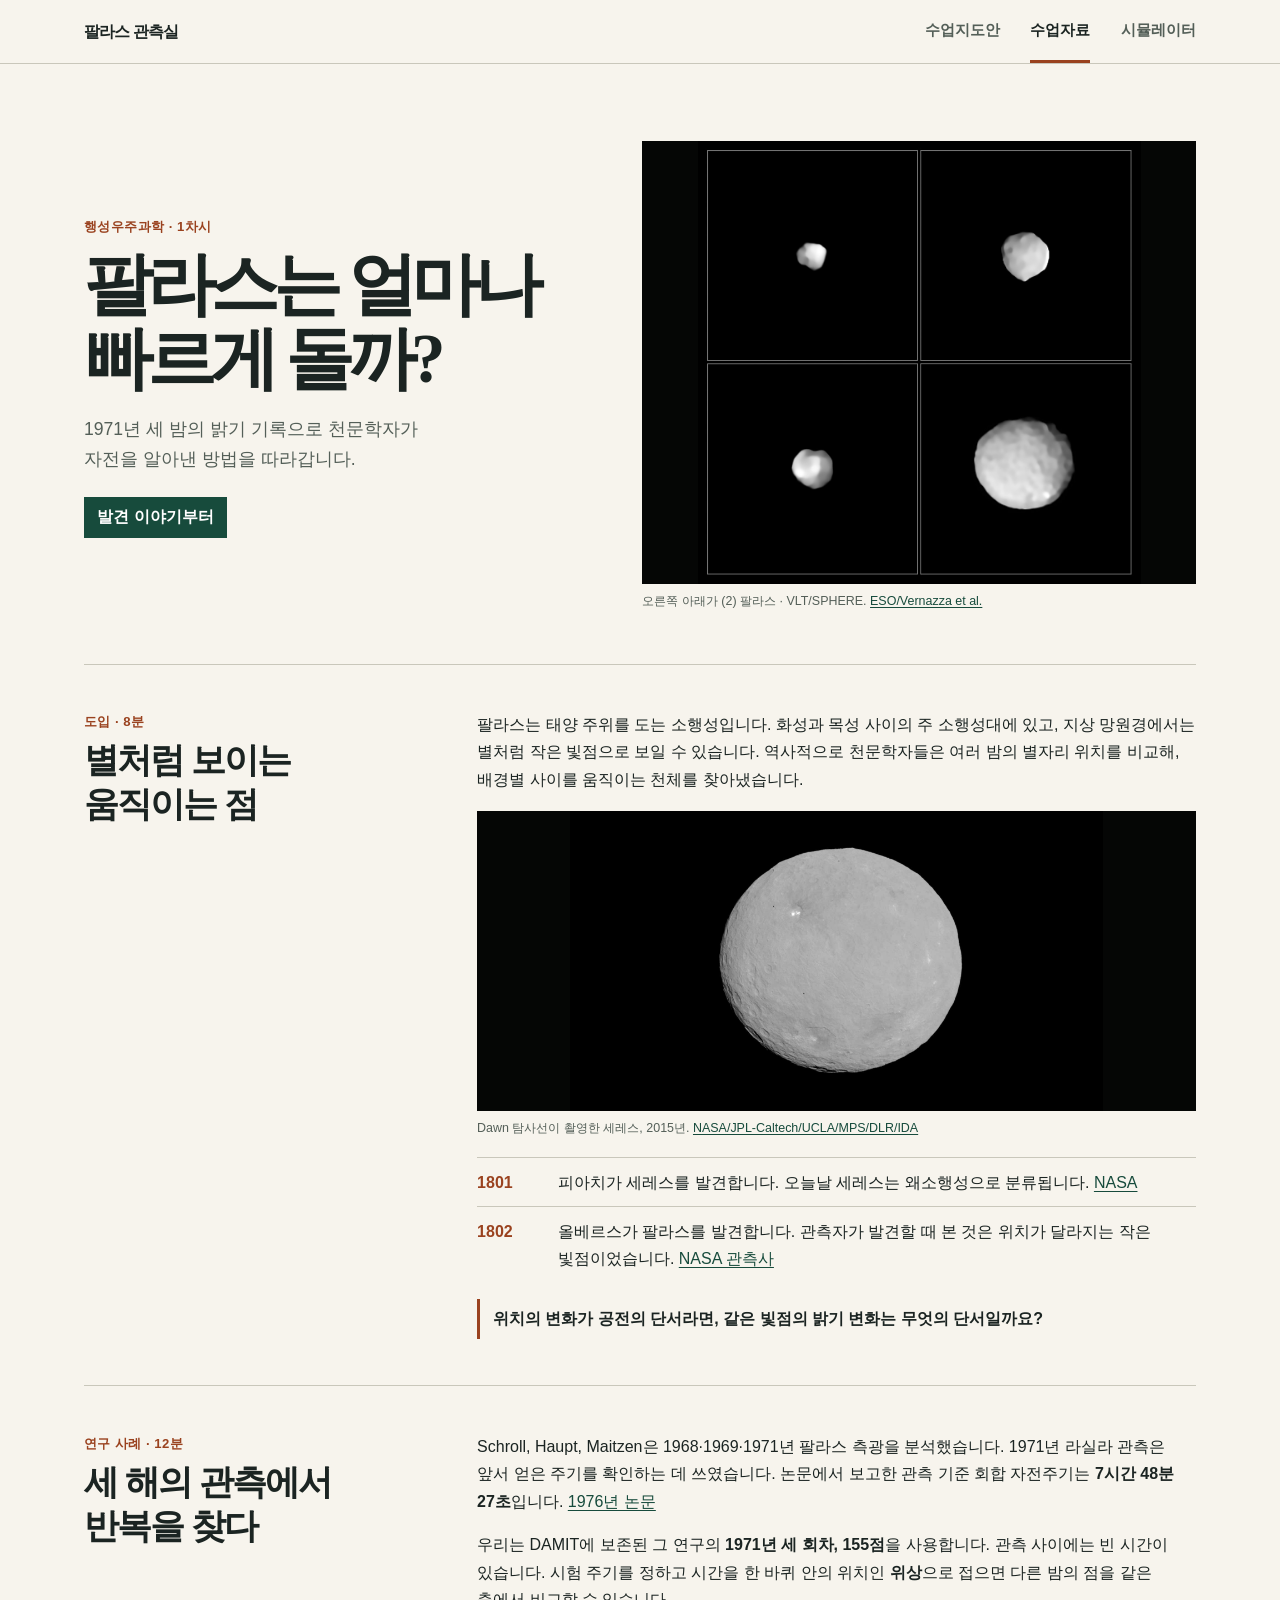
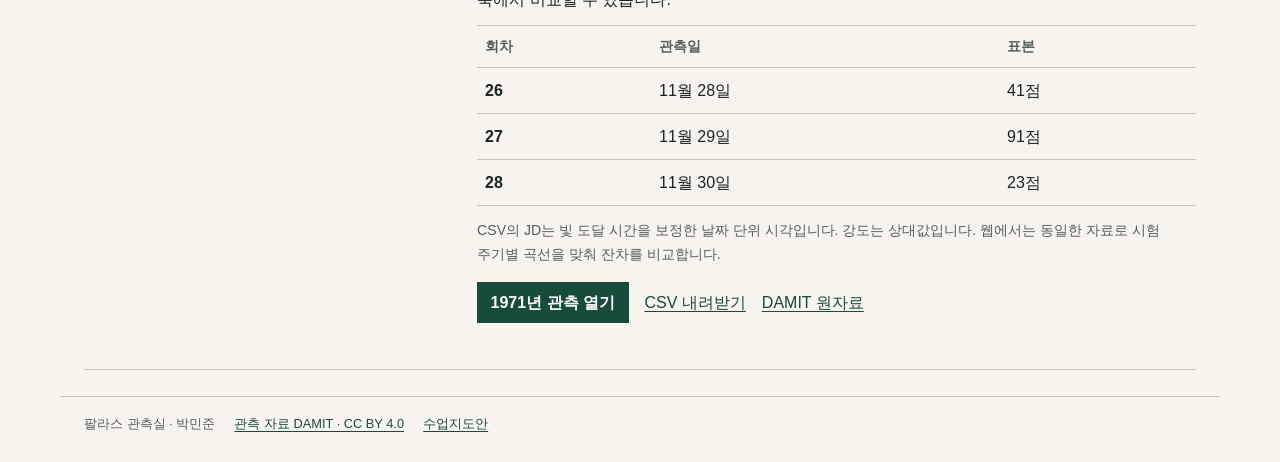
==== commit fe983042: "Polish Pallas lesson entry and initial trial period" ====
--- a/docs/asteroid-lab/index.html
+++ b/docs/asteroid-lab/index.html
@@ -5,15 +5,15 @@
 <meta name="viewport" content="width=device-width,initial-scale=1">
 <meta name="description" content="팔라스 발견과 측광 연구를 읽고 같은 실제 자료로 자전주기를 추론하는 고등학교 행성우주과학 수업">
 <title>팔라스 관측실</title>
-<link rel="stylesheet" href="lab.css?v=2">
+<link rel="stylesheet" href="lab.css?v=3">
 <script defer src="../observation-math.js"></script>
 <script defer src="../shape-math.js"></script>
-<script defer src="lab.js?v=2"></script>
+<script defer src="lab.js?v=3"></script>
 </head>
 <body>
 <a class="skip" href="#main">본문으로</a>
 <header class="bar"><div class="shell header"><a class="wordmark" href="#materials">팔라스 관측실</a><nav aria-label="수업 메뉴"><a href="#lesson" data-nav="lesson">수업지도안</a><a href="#materials" data-nav="materials">수업자료</a><a href="#period" data-nav="lab">시뮬레이터</a></nav></div></header>
-<main id="main" class="shell">
+<main id="main" class="shell" tabindex="-1">
 <section id="materials" class="page" aria-labelledby="materials-title">
   <div class="opening">
     <div class="opening-text"><p class="kicker">행성우주과학 · 1차시</p><h1 id="materials-title">팔라스는 얼마나<br>빠르게 돌까?</h1><p>1971년 세 밤의 밝기 기록으로 천문학자가 자전을 알아낸 방법을 따라갑니다.</p><a class="primary" href="#history">발견 이야기부터</a></div>
@@ -65,7 +65,7 @@
       <canvas id="period-plot" width="900" height="470" tabindex="0" role="img" aria-label="팔라스 광도곡선. 방향키로 관측점을 읽습니다."></canvas><p id="legend" class="minor"></p>
     </div>
     <aside class="rail"><h2>시험 주기</h2><p>밤 사이의 공백을 찾고, 서로 다른 주기로 접어 점의 모임을 비교하세요.</p>
-      <label for="trial">주기 (시간)</label><input id="trial" type="number" min="2" max="16" step="0.001" value="7.8">
+      <label for="trial">주기 (시간)</label><input id="trial" type="number" min="2" max="16" step="0.001" value="6">
       <button id="search" type="button" disabled>2–16시간 후보 탐색</button><p id="period-status" role="status">관측 자료를 여는 중…</p>
       <div id="candidates" class="choices"></div><div class="segmented" aria-label="배수 주기 비교"><button id="half" type="button" disabled>P / 2</button><button id="double" type="button" disabled>2P</button></div>
       <dl class="metrics"><div><dt>잔차 RMS</dt><dd id="rms">—</dd></div><div><dt>관측점</dt><dd id="count">—</dd></div></dl><button id="record-period" type="button" class="primary" disabled>현재 주기 기록</button>
--- a/docs/asteroid-lab/lab.css
+++ b/docs/asteroid-lab/lab.css
@@ -4,7 +4,7 @@
 }
 *{box-sizing:border-box}body{margin:0;font-size:16px;line-height:1.72}h1,h2,h3,p,figure,dl{margin:0}h1,h2,h3{line-height:1.25;word-break:keep-all}p,li,td,dd{word-break:keep-all}h2{font-size:clamp(1.4rem,2.8vw,2.18rem);letter-spacing:-.055em}h3{font-size:1.11rem}a{color:var(--green);text-underline-offset:.2em}a:hover{color:var(--accent)}button,input,textarea{font:inherit;color:inherit}a:focus-visible,button:focus-visible,input:focus-visible,textarea:focus-visible,summary:focus-visible,canvas:focus-visible{outline:2px solid var(--accent);outline-offset:4px}[hidden]{display:none!important}
 .shell{max-width:1160px;margin-inline:auto;padding-inline:24px}.bar{position:sticky;top:0;z-index:5;background:var(--paper);border-bottom:1px solid var(--line)}.header{display:flex;justify-content:space-between;gap:16px;align-items:center;min-height:63px}.wordmark{font-weight:800;letter-spacing:-.06em;color:var(--ink);text-decoration:none;white-space:nowrap}.header nav,.worknav{display:flex;gap:clamp(.65rem,2.4vw,2rem)}.header nav a,.worknav a{display:flex;align-items:center;min-height:62px;border-bottom:3px solid transparent;color:var(--mute);text-decoration:none;font-size:.95rem;font-weight:700;white-space:nowrap}.header nav a[aria-current],.worknav a[aria-current]{border-bottom-color:var(--accent);color:var(--ink)}.skip{position:absolute;top:-10em;left:1em;z-index:8}.skip:focus{top:1em;background:#fff;padding:.5rem}.visually-hidden{position:absolute;width:1px;height:1px;clip-path:inset(50%);overflow:hidden}
-.kicker{font-size:.82rem;color:var(--accent);font-weight:800;letter-spacing:.035em}.opening{display:grid;grid-template-columns:minmax(290px,.87fr) minmax(0,1fr);gap:clamp(2rem,6vw,5.3rem);align-items:center;padding:clamp(2.4rem,6vw,5.1rem) 0 3.2rem;border-bottom:1px solid var(--line)}.opening h1,.page-head h1{font-family:"Nanum Myeongjo","Batang","AppleMyungjo",serif;font-size:clamp(2.75rem,6.5vw,5.65rem);line-height:1.07;letter-spacing:-.085em;margin:.65rem 0 1.1rem}.opening-text>p:not(.kicker){max-width:365px;font-size:1.1rem;color:var(--mute);margin-bottom:1.4rem}.opening-image img,.figure img{display:block;width:100%;height:auto;background:#050605}.opening-image img{aspect-ratio:5/4;object-fit:contain}.opening-image figcaption,.figure figcaption{font-size:.78rem;color:var(--mute);margin-top:.45rem}.figure{margin:1.1rem 0}.figure img{max-height:300px;object-fit:contain}.primary,button{display:inline-flex;align-items:center;justify-content:center;min-height:40px;padding:.35rem .78rem;text-decoration:none;border:1px solid var(--line);background:transparent;color:var(--ink);font-weight:700;cursor:pointer}.primary{background:var(--green);border-color:var(--green);color:white}.primary:hover{background:#0d392d;color:white}button:hover:not(:disabled){background:#ebe6db}button.primary:hover:not(:disabled){background:#0d392d}button:disabled{opacity:.43;cursor:default}
+.kicker{font-size:.82rem;color:var(--accent);font-weight:800;letter-spacing:.035em}.opening{display:grid;grid-template-columns:minmax(290px,.87fr) minmax(0,1fr);gap:clamp(2rem,6vw,5.3rem);align-items:center;padding:clamp(2.4rem,6vw,5.1rem) 0 3.2rem;border-bottom:1px solid var(--line)}.opening h1,.page-head h1{font-family:"Nanum Myeongjo","Batang","AppleMyungjo",serif;font-size:clamp(2.75rem,5.4vw,4.47rem);line-height:1.07;letter-spacing:-.085em;margin:.65rem 0 1.1rem}.opening-text>p:not(.kicker){max-width:365px;font-size:1.1rem;color:var(--mute);margin-bottom:1.4rem}.opening-image img,.figure img{display:block;width:100%;height:auto;background:#050605}.opening-image img{aspect-ratio:5/4;object-fit:contain}.opening-image figcaption,.figure figcaption{font-size:.78rem;color:var(--mute);margin-top:.45rem}.figure{margin:1.1rem 0}.figure img{max-height:300px;object-fit:contain}.primary,button{display:inline-flex;align-items:center;justify-content:center;min-height:40px;padding:.35rem .78rem;text-decoration:none;border:1px solid var(--line);background:transparent;color:var(--ink);font-weight:700;cursor:pointer}.primary{background:var(--green);border-color:var(--green);color:white}.primary:hover{background:#0d392d;color:white}button:hover:not(:disabled){background:#ebe6db}button.primary:hover:not(:disabled){background:#0d392d}button:disabled{opacity:.43;cursor:default}
 .reading,.guide-grid{display:grid;grid-template-columns:minmax(180px,.55fr) minmax(0,1.25fr);gap:clamp(1.5rem,6vw,6rem);padding:2.9rem 0;border-bottom:1px solid var(--line)}.chapter h2{margin:.3rem 0 .4rem}.chapter>p:not(.kicker),.minor{color:var(--mute);font-size:.88rem}.prose{max-width:740px}.prose p+p,.prose h3{margin-top:1rem}.prose ol{padding-left:1.35rem}.timeline{margin:1rem 0}.timeline>div{display:grid;grid-template-columns:72px 1fr;gap:.55rem;padding:.64rem 0;border-top:1px solid var(--line)}.timeline dt{font-weight:800;color:var(--accent);font-variant-numeric:tabular-nums}.timeline dd{margin:0}.question{border-left:3px solid var(--accent);padding:.4rem 0 .4rem .8rem;font-weight:700}.links{display:flex;flex-wrap:wrap;align-items:center;gap:.65rem 1rem;margin-top:1rem}.page-head{padding:2.7rem 0 1.8rem;border-bottom:1px solid var(--line)}.page-head.compact{padding:2rem 0 1.1rem;border:0}.page-head h1{font-size:clamp(2.2rem,4.5vw,4rem);margin:.38rem 0 .5rem}.page-head>p:not(.kicker){color:var(--mute)}table{width:100%;border-collapse:collapse;text-align:left;margin:.7rem 0}td,th{padding:.55rem .5rem;border-bottom:1px solid var(--line);vertical-align:top}thead tr{border-top:1px solid var(--line)}thead th{color:var(--mute);font-size:.85rem}tbody th{white-space:nowrap}.scroll{overflow-x:auto}
 .worknav{border-bottom:1px solid var(--line);gap:clamp(.55rem,3vw,2.35rem);overflow-x:auto}.worknav a{min-height:47px;font-size:.91rem}.stage{padding:1.3rem 0 2.4rem}.bench{display:grid;grid-template-columns:minmax(0,1fr) 255px;align-items:start;border-top:1px solid var(--line);border-bottom:1px solid var(--line);background:var(--plot)}.chart{padding:clamp(.8rem,2.1vw,1.45rem);min-width:0}.chart h2,.rail h2{font-size:1.3rem;letter-spacing:-.035em}.chart-tools{display:flex;justify-content:space-between;align-items:center;gap:.65rem;flex-wrap:wrap;margin-bottom:.82rem}.chart-tools>a{font-size:.82rem}.segmented{display:flex;gap:0;flex-wrap:wrap}.segmented button{min-height:34px;padding:.18rem .62rem;font-size:.82rem;border-bottom:2px solid var(--line)}.segmented button+button{border-left:0}.segmented button[aria-pressed=true]{border-bottom-color:var(--accent);background:#eae5d8}.chart canvas{display:block;width:100%;height:auto;min-height:125px}.readout{min-height:1.75rem;margin:.42rem 0 .1rem;font-variant-numeric:tabular-nums;color:var(--green);font-size:.83rem}.rail{display:grid;gap:.7rem;border-left:1px solid var(--line);padding:1rem 1.05rem;min-width:0}.rail p{font-size:.84rem;color:var(--mute)}.rail label,.log label{font-weight:700;font-size:.9rem}.rail output{float:right;color:var(--accent);font-variant-numeric:tabular-nums}.rail input[type=number],textarea{width:100%;border:1px solid var(--line);background:var(--plot);padding:.36rem .55rem}.rail input[type=range],.mesh input{width:100%;accent-color:var(--green)}.choices{display:flex;gap:.35rem;flex-wrap:wrap}.choices button{font-variant-numeric:tabular-nums;font-size:.82rem;min-height:32px;padding:.18rem .5rem}.metrics{border-top:1px solid var(--line);padding-top:.32rem}.metrics>div{display:flex;justify-content:space-between;gap:.38rem;margin:.25rem 0}.metrics dt{font-size:.86rem;color:var(--mute)}.metrics dd{margin:0;font-weight:800;font-size:.9rem;font-variant-numeric:tabular-nums}.mesh{background:#1d2f2e;color:#f7f4ed;padding:0 .8rem .55rem;margin-bottom:.85rem}.mesh label{display:flex;align-items:center;gap:.7rem;font-size:.83rem}.mesh label input{flex:1;accent-color:#d3b890}.inset{display:flex;flex-wrap:wrap;gap:.4rem 1.5rem;align-items:flex-start;margin-top:.8rem;font-size:.89rem}.inset details{flex:1;min-width:min(100%,230px);color:var(--mute)}summary{cursor:pointer;font-weight:700;color:var(--ink)}details>p{padding:.2rem 0 .45rem}details textarea{margin:.35rem 0}.notebook{max-width:850px}.log{border-top:1px solid var(--line);padding:1rem 0;margin-top:1.25rem}.log>p,.log label,.log details{display:block;margin:.6rem 0}.log textarea{display:block;margin:.4rem 0 .65rem;resize:vertical}.foot{display:flex;gap:.6rem 1.2rem;flex-wrap:wrap;border-top:1px solid var(--line);margin-top:1.6rem;padding-block:1rem 1.7rem;font-size:.8rem;color:var(--mute)}
 @media(max-width:770px){.shell{padding-inline:17px}.opening{grid-template-columns:1fr;gap:1.25rem;padding:2rem 0 1.5rem}.opening-image img{max-height:320px}.reading,.guide-grid{grid-template-columns:1fr;gap:.7rem;padding:1.55rem 0}.bench{grid-template-columns:1fr}.rail{border-left:0;border-top:1px solid var(--line)}.opening h1{font-size:clamp(2.48rem,10vw,4.4rem)}}
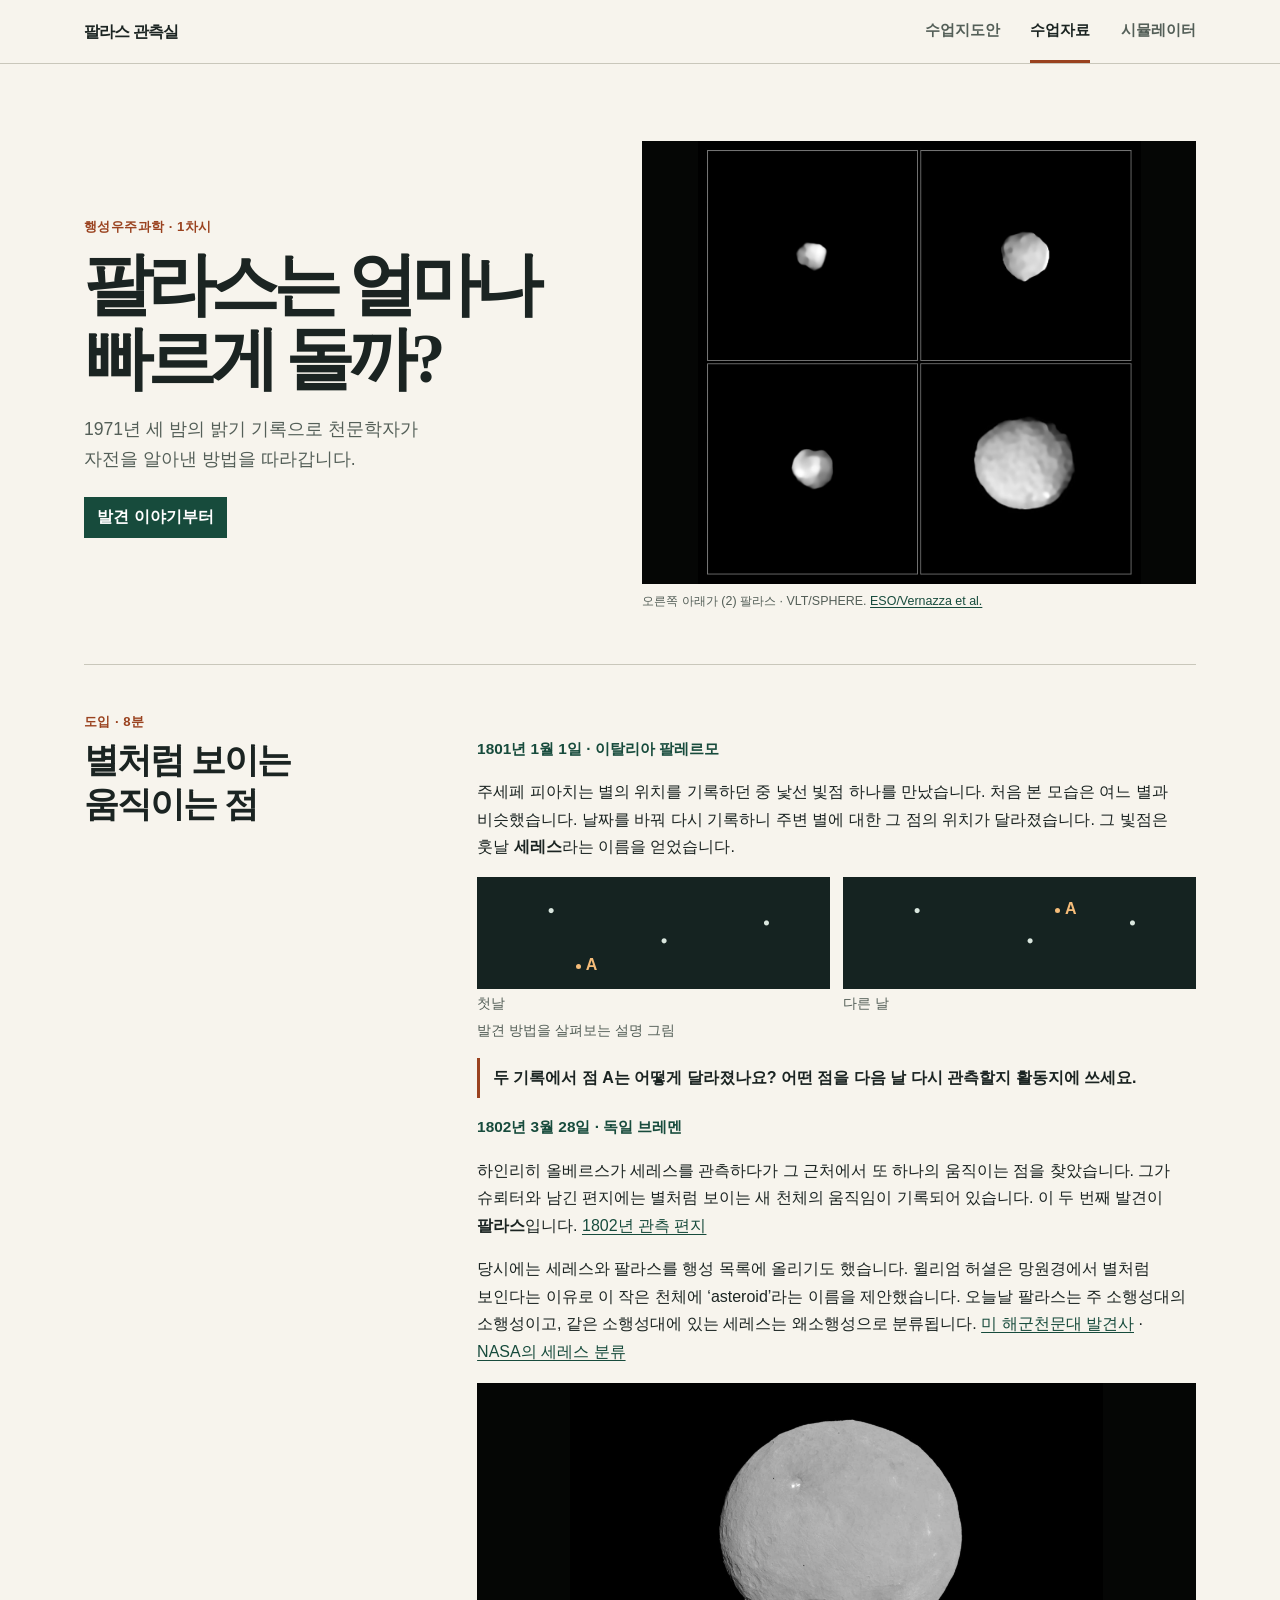
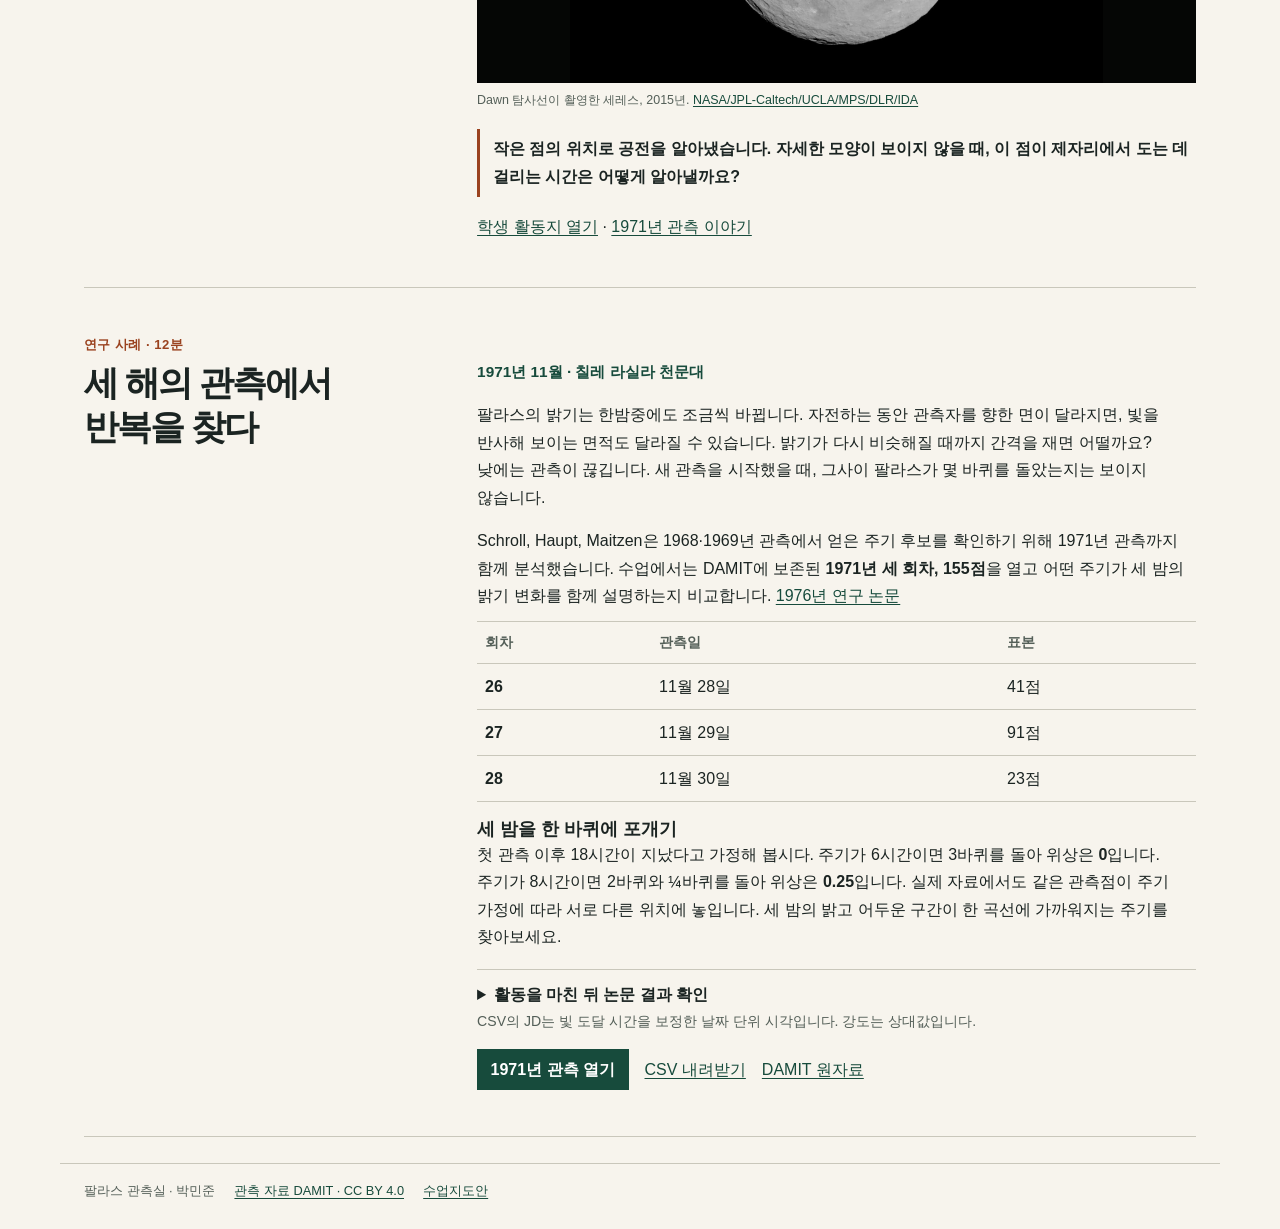
==== commit 5810af05: "Rebuild Pallas lab around classroom observations" ====
--- a/docs/asteroid-lab/index.html
+++ b/docs/asteroid-lab/index.html
@@ -5,10 +5,11 @@
 <meta name="viewport" content="width=device-width,initial-scale=1">
 <meta name="description" content="팔라스 발견과 측광 연구를 읽고 같은 실제 자료로 자전주기를 추론하는 고등학교 행성우주과학 수업">
 <title>팔라스 관측실</title>
-<link rel="stylesheet" href="lab.css?v=3">
+<link rel="stylesheet" href="lab.css?v=4">
 <script defer src="../observation-math.js"></script>
-<script defer src="../shape-math.js"></script>
-<script defer src="lab.js?v=3"></script>
+<script defer src="../shape-math.js?v=4"></script>
+<script defer src="asteroid-render.js?v=4"></script>
+<script defer src="lab.js?v=4"></script>
 </head>
 <body>
 <a class="skip" href="#main">본문으로</a>
@@ -21,17 +22,29 @@
   </div>
   <article id="history" class="reading">
     <div class="chapter"><p class="kicker">도입 · 8분</p><h2>별처럼 보이는<br>움직이는 점</h2></div>
-    <div class="prose"><p>팔라스는 태양 주위를 도는 소행성입니다. 화성과 목성 사이의 주 소행성대에 있고, 지상 망원경에서는 별처럼 작은 빛점으로 보일 수 있습니다. 역사적으로 천문학자들은 여러 밤의 별자리 위치를 비교해, 배경별 사이를 움직이는 천체를 찾아냈습니다.</p>
+    <div class="prose"><p class="story-date">1801년 1월 1일 · 이탈리아 팔레르모</p>
+    <p>주세페 피아치는 별의 위치를 기록하던 중 낯선 빛점 하나를 만났습니다. 처음 본 모습은 여느 별과 비슷했습니다. 날짜를 바꿔 다시 기록하니 주변 별에 대한 그 점의 위치가 달라졌습니다. 그 빛점은 훗날 <strong>세레스</strong>라는 이름을 얻었습니다.</p>
+    <div class="sky-pair">
+      <figure><div class="sky" aria-label="세 개의 배경별과 점 A가 왼쪽 아래에 있습니다." role="img"><span class="sky-point first">A</span></div><figcaption>첫날</figcaption></figure>
+      <figure><div class="sky" aria-label="배경별은 그대로이고 점 A는 오른쪽 위로 이동했습니다." role="img"><span class="sky-point second">A</span></div><figcaption>다른 날</figcaption></figure>
+    </div>
+    <p class="minor">발견 방법을 살펴보는 설명 그림</p>
+    <p class="question">두 기록에서 점 A는 어떻게 달라졌나요? 어떤 점을 다음 날 다시 관측할지 활동지에 쓰세요.</p>
+    <p class="story-date">1802년 3월 28일 · 독일 브레멘</p>
+    <p>하인리히 올베르스가 세레스를 관측하다가 그 근처에서 또 하나의 움직이는 점을 찾았습니다. 그가 슈뢰터와 남긴 편지에는 별처럼 보이는 새 천체의 움직임이 기록되어 있습니다. 이 두 번째 발견이 <strong>팔라스</strong>입니다. <a href="https://makingscience.royalsociety.org/items/ap_7_12/unpublished-letters-on-astronomical-discoveries-from-schroeter-johann-hieronymus-schroter-and-heinrich-wilhelm-matthias-olbers">1802년 관측 편지</a></p>
+    <p>당시에는 세레스와 팔라스를 행성 목록에 올리기도 했습니다. 윌리엄 허셜은 망원경에서 별처럼 보인다는 이유로 이 작은 천체에 ‘asteroid’라는 이름을 제안했습니다. 오늘날 팔라스는 주 소행성대의 소행성이고, 같은 소행성대에 있는 세레스는 왜소행성으로 분류됩니다. <a href="https://aa.usno.navy.mil/faq/minorplanets">미 해군천문대 발견사</a> · <a href="https://science.nasa.gov/mission/dawn/science/ceres/">NASA의 세레스 분류</a></p>
     <figure class="figure"><img src="media/ceres-dawn.jpg" alt="탐사선 Dawn으로 촬영한 세레스 원반과 밝은 반점"><figcaption>Dawn 탐사선이 촬영한 세레스, 2015년. <a href="https://science.nasa.gov/image-detail/ceres-dawn-pia19562-16x9/">NASA/JPL-Caltech/UCLA/MPS/DLR/IDA</a></figcaption></figure>
-    <dl class="timeline"><div><dt>1801</dt><dd>피아치가 세레스를 발견합니다. 오늘날 세레스는 왜소행성으로 분류됩니다. <a href="https://science.nasa.gov/mission/dawn/science/ceres/">NASA</a></dd></div><div><dt>1802</dt><dd>올베르스가 팔라스를 발견합니다. 관측자가 발견할 때 본 것은 위치가 달라지는 작은 빛점이었습니다. <a href="https://www.nasa.gov/wp-content/uploads/2025/07/a-history-of-near-earth-object-research-sp-4235.pdf">NASA 관측사</a></dd></div></dl>
-    <p class="question">위치의 변화가 공전의 단서라면, 같은 빛점의 밝기 변화는 무엇의 단서일까요?</p></div>
+    <p class="question">작은 점의 위치로 공전을 알아냈습니다. 자세한 모양이 보이지 않을 때, 이 점이 제자리에서 도는 데 걸리는 시간은 어떻게 알아낼까요?</p><p><a href="worksheet.html">학생 활동지 열기</a> · <a href="#research">1971년 관측 이야기</a></p></div>
   </article>
   <article class="reading" id="research">
     <div class="chapter"><p class="kicker">연구 사례 · 12분</p><h2>세 해의 관측에서<br>반복을 찾다</h2></div>
-    <div class="prose"><p>Schroll, Haupt, Maitzen은 1968·1969·1971년 팔라스 측광을 분석했습니다. 1971년 라실라 관측은 앞서 얻은 주기를 확인하는 데 쓰였습니다. 논문에서 보고한 관측 기준 회합 자전주기는 <strong>7시간 48분 27초</strong>입니다. <a href="https://doi.org/10.1016/0019-1035(76)90191-3">1976년 논문</a></p>
-    <p>우리는 DAMIT에 보존된 그 연구의 <strong>1971년 세 회차, 155점</strong>을 사용합니다. 관측 사이에는 빈 시간이 있습니다. 시험 주기를 정하고 시간을 한 바퀴 안의 위치인 <strong>위상</strong>으로 접으면 다른 밤의 점을 같은 축에서 비교할 수 있습니다.</p>
+    <div class="prose"><p class="story-date">1971년 11월 · 칠레 라실라 천문대</p><p>팔라스의 밝기는 한밤중에도 조금씩 바뀝니다. 자전하는 동안 관측자를 향한 면이 달라지면, 빛을 반사해 보이는 면적도 달라질 수 있습니다. 밝기가 다시 비슷해질 때까지 간격을 재면 어떨까요? 낮에는 관측이 끊깁니다. 새 관측을 시작했을 때, 그사이 팔라스가 몇 바퀴를 돌았는지는 보이지 않습니다.</p>
+    <p>Schroll, Haupt, Maitzen은 1968·1969년 관측에서 얻은 주기 후보를 확인하기 위해 1971년 관측까지 함께 분석했습니다. 수업에서는 DAMIT에 보존된 <strong>1971년 세 회차, 155점</strong>을 열고 어떤 주기가 세 밤의 밝기 변화를 함께 설명하는지 비교합니다. <a href="https://doi.org/10.1016/0019-1035(76)90191-3">1976년 연구 논문</a></p>
     <table><thead><tr><th scope="col">회차</th><th scope="col">관측일</th><th scope="col">표본</th></tr></thead><tbody><tr><th scope="row">26</th><td>11월 28일</td><td>41점</td></tr><tr><th scope="row">27</th><td>11월 29일</td><td>91점</td></tr><tr><th scope="row">28</th><td>11월 30일</td><td>23점</td></tr></tbody></table>
-    <p class="minor">CSV의 JD는 빛 도달 시간을 보정한 날짜 단위 시각입니다. 강도는 상대값입니다. 웹에서는 동일한 자료로 시험 주기별 곡선을 맞춰 잔차를 비교합니다.</p>
+    <h3>세 밤을 한 바퀴에 포개기</h3>
+    <p>첫 관측 이후 18시간이 지났다고 가정해 봅시다. 주기가 6시간이면 3바퀴를 돌아 위상은 <strong>0</strong>입니다. 주기가 8시간이면 2바퀴와 ¼바퀴를 돌아 위상은 <strong>0.25</strong>입니다. 실제 자료에서도 같은 관측점이 주기 가정에 따라 서로 다른 위치에 놓입니다. 세 밤의 밝고 어두운 구간이 한 곡선에 가까워지는 주기를 찾아보세요.</p>
+    <details><summary>활동을 마친 뒤 논문 결과 확인</summary><p>연구진이 보고한 관측 기준 회합 자전주기는 7시간 48분 27초입니다. 연구진은 세 해의 자료를 사용했고, 수업에서는 1971년 세 밤으로 추정합니다.</p></details>
+    <p class="minor">CSV의 JD는 빛 도달 시간을 보정한 날짜 단위 시각입니다. 강도는 상대값입니다.</p>
     <div class="links"><a class="primary" href="#period">1971년 관측 열기</a><a href="../class/data/pallas-1971.csv" download>CSV 내려받기</a><a href="https://damit.cuni.cz/projects/damit/light_curves/exportAllForAsteroid/101/json">DAMIT 원자료</a></div></div>
   </article>
 </section>
@@ -39,53 +52,63 @@
   <div class="page-head"><p class="kicker">교사용 · 50분 × 2차시</p><h1 id="lesson-title">수업지도안</h1><p>고등학교 행성우주과학 · 우주탐사와 행성계</p></div>
   <div class="guide-grid"><div class="chapter"><h2>교육과정</h2></div><div class="prose"><p><strong>[12행우01-04]</strong> 행성과 소천체를 구분하고 소천체 탐사 자료에서 특징을 추론하는 기준을 바탕으로, 지상 측광을 해석하는 활동으로 확장합니다. <a href="https://www.moe.go.kr/boardCnts/viewRenew.do?boardID=141&boardSeq=93458&lev=0">교육부 고시 제2022-33호 별책 9</a></p><h3>학습목표</h3><ol><li>실제 광도곡선에서 시험 주기를 둘 이상 비교하고 자전주기 추정의 근거를 설명한다.</li><li>타원체의 축비와 시선을 바꿔 관측값과 비교하고 어떤 형상까지 추론할 수 있는지 설명한다.</li></ol></div></div>
   <div class="guide-grid"><div class="chapter"><h2>1차시</h2><p>관측에서 자전주기 추론</p></div><div class="prose">
-  <table><thead><tr><th>시간</th><th>교사 활동과 학생 작업</th></tr></thead><tbody>
-  <tr><th scope="row">8분</th><td><a href="#history">발견 이야기</a>에서 세레스와 팔라스를 소개합니다. 학생은 공전으로 바뀌는 위치와 자전으로 달라질 수 있는 밝기를 구분합니다.</td></tr>
-  <tr><th scope="row">12분</th><td><a href="#research">연구 사례</a>에서 1976년 논문과 세 밤의 원자료를 연결합니다. 학생은 관측 사이에 생긴 공백과 JD·상대 강도를 확인합니다.</td></tr>
-  <tr><th scope="row">22분</th><td><a href="#period">광도곡선 실습</a>에서 위상 접기를 시범으로 보입니다. 학생은 시험 주기 두 개 이상의 그래프와 잔차를 비교해 기록합니다.</td></tr>
-  <tr><th scope="row">8분</th><td>학생이 선택한 주기와 근거 한 문장을 공유합니다. 관측 공백에서 놓친 회전 수를 어떻게 구별할지 발문합니다.</td></tr></tbody></table>
+  <table><thead><tr><th>단계</th><th>교사 발문과 안내</th><th>학생 활동과 산출물</th></tr></thead><tbody>
+  <tr><th scope="row">도입<br>8분</th><td><a href="#history">발견 그림</a>을 보여주고 “어느 점을 다시 관측할까?”라고 묻습니다. 학생의 설명을 듣고 세레스·팔라스 이야기를 이어갑니다.</td><td>움직인 점을 혼자 표시한 뒤 짝과 확인합니다. 위치 변화를 활동지 1번에 씁니다.</td></tr>
+  <tr><th scope="row">전개<br>12분</th><td><a href="#research">라실라 관측 이야기</a>를 읽고 “다음 날 관측 전까지 몇 바퀴를 돌았는지 알 수 있을까?”를 묻습니다. 18시간·6시간 예를 시범으로 풉니다.</td><td>시간 그래프에서 빈 구간을 표시합니다. 8시간을 가정해 같은 관측점의 위상을 계산합니다.</td></tr>
+  <tr><th scope="row">탐구<br>22분</th><td><a href="#period">위상 겹치기</a>에서 “주기를 바꿀 때 점의 가로·세로 위치 중 어느 것이 달라질까?”라고 묻습니다. 기록 뒤 잔차 확인을 안내합니다.</td><td>후보 두 개를 기록합니다. 세 색이 비슷하게 오르내리는 위상을 찾고 두 후보의 잔차를 대조합니다.</td></tr>
+  <tr><th scope="row">정리<br>8분</th><td>서로 다른 후보의 근거를 비교하게 합니다. 마지막에 문헌값을 공개합니다.</td><td>선택한 주기, 근거가 되는 위상, RMS를 활동지 3번에 쓰고 발표합니다.</td></tr></tbody></table>
   </div></div>
   <div class="guide-grid"><div class="chapter"><h2>2차시</h2><p>모형 비교와 AI 해석</p></div><div class="prose">
-  <table><thead><tr><th>시간</th><th>교사 활동과 학생 작업</th></tr></thead><tbody>
-  <tr><th scope="row">5분</th><td>비슷한 밝기 변화를 만드는 모형이 여러 개일지 예상합니다.</td></tr>
-  <tr><th scope="row">20분</th><td><a href="#shape">회전 타원체</a>에서 1차시 주기를 불러옵니다. 시선 90°와 45°의 적합을 각각 저장하고 축비와 잔차를 대조합니다.</td></tr>
-  <tr><th scope="row">15분</th><td><a href="#ai">AI 답변 검토</a>에서 공개 CSV와 요청문을 사용합니다. 학생은 AI 주장 한 문장을 선택해 수치·단위와 대조하고 수정합니다.</td></tr>
-  <tr><th scope="row">10분</th><td>학생은 비교 기록을 제출하고 형상 추론을 개선할 추가 관측을 제안합니다.</td></tr></tbody></table>
-  <h3>평가와 준비물</h3><p>브라우저, 제공 CSV, 수업에서 허용하는 생성형 AI. 후보 두 개 이상을 같은 조건에서 비교했는지, 수치·단위를 인용했는지, 모형의 한계를 설명했는지 봅니다. AI에 접속할 수 없다면 준비된 예시 문장을 검토하게 합니다.</p><button id="print-lesson" type="button">지도안 인쇄</button></div></div>
+  <table><thead><tr><th>단계</th><th>교사 발문과 안내</th><th>학생 활동과 산출물</th></tr></thead><tbody>
+  <tr><th scope="row">도입<br>5분</th><td>“같은 돌이 빛을 반사해도 방향이 바뀌면 어떻게 보일까?”라고 묻습니다.</td><td>좁은 면과 넓은 면 중 밝을 쪽을 예상합니다.</td></tr>
+  <tr><th scope="row">탐구<br>20분</th><td><a href="#shape">회전 타원체</a>에서 두 방향과 그래프의 표시점을 연결합니다. 관측점 표시를 켠 뒤 같은 주기로 두 시선의 적합을 안내합니다.</td><td>면적과 밝기를 확인합니다. 90°·45°의 축비와 잔차를 각각 기록합니다.</td></tr>
+  <tr><th scope="row">검토<br>15분</th><td><a href="#ai">AI 답변 검토</a>에서 공개 CSV와 요청문을 제공합니다. “이 답변에서 어디까지 관측으로 판단할 수 있을까?”라고 묻습니다.</td><td>AI 주장 한 문장을 골라 관측 수치와 단위를 대조하고 다시 씁니다.</td></tr>
+  <tr><th scope="row">정리<br>10분</th><td>“다른 시점에서 관측을 더 하면 어떤 판단을 할 수 있을까?”라고 묻습니다.</td><td>비교 기록을 제출하고 형상 추론에 필요한 추가 관측을 제안합니다.</td></tr></tbody></table>
+  <h3>평가와 준비물</h3><p>브라우저, 인쇄 활동지, 제공 CSV, 수업에서 허용하는 생성형 AI. 후보 두 개를 비교한 그래프 근거, 넓은 면과 밝기의 관계, 비슷한 잔차가 나오는 다른 모형과 추가 관측을 평가합니다. AI에 접속할 수 없으면 탐구 노트의 예시 답변을 검토합니다.</p>
+  <details><summary>교사용 예시 결과</summary><p>세 밤의 푸리에 적합은 약 7.799 h에서 RMS 약 0.0057 mag입니다. 절반인 약 3.899 h에서는 약 0.0213 mag입니다. 같은 최적화로 두 시선에서 타원체 축비가 달라져도 잔차는 약 0.0215 mag로 비슷합니다. 시선과 축비를 함께 추정하려면 관측 기하가 달라지는 시기의 광도곡선이 더 필요합니다.</p></details><div class="links"><button id="print-lesson" type="button">지도안 인쇄</button><a href="worksheet.html">학생용 활동지 열기</a></div></div></div>
 </section>
 <section id="sim" class="page" aria-labelledby="sim-title" hidden>
   <div class="page-head compact"><p class="kicker">1971년 11월 28–30일 · 팔라스</p><h1 id="sim-title">팔라스 광도곡선 분석</h1></div>
   <nav class="worknav" aria-label="분석 단계"><a href="#period" data-stage="period">01 관측과 주기</a><a href="#shape" data-stage="shape">02 회전 모형</a><a href="#ai" data-stage="ai">03 AI 검토와 기록</a></nav>
   <section id="period" class="stage" aria-label="관측과 주기">
+  <div class="activity-brief"><h2>세 밤의 밝기 변화를 겹쳐 보자</h2><p><strong>관측 시간</strong>에서 낮에 비어 있는 구간을 찾으세요. <strong>시험 주기</strong>를 바꾸면 같은 점들이 한 바퀴 위에 다시 놓입니다. 세 색의 높고 낮은 구간이 함께 나타나는 주기를 찾아 두 후보를 기록하세요. <a href="worksheet.html#first">활동지 1차시</a></p></div>
   <div class="bench">
     <div class="chart">
       <div class="chart-tools"><div class="segmented" aria-label="그래프 보기"><button id="time-view" type="button" aria-pressed="true">관측 시간</button><button id="phase-view" type="button" aria-pressed="false">접은 위상</button><button id="search-view" type="button" aria-pressed="false">주기별 잔차</button></div><a href="../class/data/pallas-1971.csv" download>원자료 CSV ↓</a></div>
       <h2 id="period-label">시간과 상대 강도</h2>
       <p id="point-readout" class="readout">그래프에 마우스를 올리거나, 그래프에 초점을 맞추고 ← →를 누르세요.</p>
-      <canvas id="period-plot" width="900" height="470" tabindex="0" role="img" aria-label="팔라스 광도곡선. 방향키로 관측점을 읽습니다."></canvas><p id="legend" class="minor"></p>
+      <canvas id="period-plot" width="900" height="470" tabindex="0" role="img" aria-label="팔라스 광도곡선. 방향키로 관측점을 읽습니다."></canvas><p id="legend" class="minor"></p><p id="view-note" class="minor"></p>
     </div>
     <aside class="rail"><h2>시험 주기</h2><p>밤 사이의 공백을 찾고, 서로 다른 주기로 접어 점의 모임을 비교하세요.</p>
-      <label for="trial">주기 (시간)</label><input id="trial" type="number" min="2" max="16" step="0.001" value="6">
-      <button id="search" type="button" disabled>2–16시간 후보 탐색</button><p id="period-status" role="status">관측 자료를 여는 중…</p>
-      <div id="candidates" class="choices"></div><div class="segmented" aria-label="배수 주기 비교"><button id="half" type="button" disabled>P / 2</button><button id="double" type="button" disabled>2P</button></div>
-      <dl class="metrics"><div><dt>잔차 RMS</dt><dd id="rms">—</dd></div><div><dt>관측점</dt><dd id="count">—</dd></div></dl><button id="record-period" type="button" class="primary" disabled>현재 주기 기록</button>
+      <label for="period-slider">주기 조절 <output id="trial-value">6.000 h</output></label><input id="period-slider" type="range" min="2" max="16" value="6" step=".001">
+      <div class="segmented" aria-label="먼저 비교할 시험 주기"><button type="button" data-period="6">6 h</button><button type="button" data-period="8">8 h</button></div>
+      <label for="trial">세밀하게 입력 (h)</label><input id="trial" type="number" min="2" max="16" step="any" value="6">
+      <button id="record-period" type="button" class="primary" disabled>현재 주기 기록</button><p id="trial-log" class="minor"></p>
+      <details class="calculation"><summary>관측 비교 뒤 잔차 확인</summary><label class="check"><input type="checkbox" id="show-fit"> 적합 곡선 표시</label>
+      <dl class="metrics"><div><dt>잔차 RMS</dt><dd id="rms">—</dd></div><div><dt>관측점</dt><dd id="count">—</dd></div></dl>
+      <button id="search" type="button" disabled>2–16시간 후보 탐색</button>
+      <div id="candidates" class="choices"></div><div class="segmented" aria-label="자동 후보의 절반과 두 배"><button id="half" type="button" disabled>후보의 ½</button><button id="double" type="button" disabled>후보의 2배</button></div></details>
+      <p id="period-status" role="status">관측 자료를 여는 중…</p>
     </aside>
   </div>
   <div class="inset"><details><summary>분석 원리와 한계</summary><p>강도를 등급으로 바꿔 회차별 영점과 2차 푸리에 곡선을 함께 맞춥니다. 같은 자료와 방법에서 RMS가 작을수록 점과 곡선이 가깝습니다. 이 값은 주기의 불확실성이 아닙니다. 주기의 절반이나 두 배도 비교하세요.</p></details><a href="#research">연구 사례 다시 읽기</a><a href="#shape">이 주기로 모형 비교</a></div>
   </section>
   <section id="shape" class="stage" aria-label="회전 모형" hidden>
+    <div class="activity-brief"><h2>같은 돌인데 왜 밝기가 바뀔까?</h2><p>좁은 면과 넓은 면 중 어느 쪽에서 더 밝을지 먼저 예상하세요. 두 방향을 번갈아 보며 그래프의 표시점이 어디로 움직이는지 확인한 뒤, 실제 관측을 겹쳐 보세요. <a href="worksheet.html#second">활동지 2차시</a></p></div>
     <div class="bench"><div class="chart">
-      <div class="chart-tools"><h2>회전 타원체</h2><button id="play" type="button" aria-pressed="false">회전 재생</button></div>
-      <div class="mesh"><canvas id="mesh" width="900" height="280" role="img" aria-label="회전 타원체의 시선 방향 투영"></canvas><label for="spin">회전 위상 <input id="spin" type="range" min="0" max="1" value=".15" step=".001"></label></div>
-      <canvas id="model-plot" width="900" height="330" role="img" aria-label="관측점과 타원체 예측곡선"></canvas><p class="minor">색 점은 관측값, 황토색 선은 타원체 예측입니다.</p>
-    </div><aside class="rail"><h2>모형 조건</h2><p>선택 주기 <strong id="shape-period">—</strong></p>
-      <label for="axis">축비 a/b <output id="axis-value"></output></label><input id="axis" type="range" min="1" max="1.8" step=".002" value="1.12">
+      <div class="chart-tools"><h2>관측자가 보는 팔라스 모형</h2><button id="play" type="button" aria-pressed="false">회전 재생</button></div>
+      <div class="mesh"><canvas id="mesh" width="900" height="285" role="img" aria-label="크레이터로 표면을 표현한 회색 회전 타원체"></canvas><label for="spin">회전 위상 <input id="spin" type="range" min="0" max="1" value="0" step=".001"></label></div>
+      <div class="orbit-readout"><div class="segmented"><button id="narrow" type="button">좁은 면 보기</button><button id="wide" type="button">넓은 면 보기</button></div><p>위상 <output id="spin-value">—</output> <span>·</span> 투영 면적과 예측 밝기 <output id="area-value">—</output></p></div>
+      <canvas id="model-plot" width="900" height="330" role="img" aria-label="회전 위상에 따른 타원체의 예측 밝기와 선택 표시한 관측점"></canvas><p id="model-legend" class="minor"></p>
+    </div><aside class="rail"><h2>모형 바꿔 보기</h2><p>1차시에서 가져온 주기 <strong id="shape-period">—</strong></p>
+      <label for="axis">긴 축 / 중간 축 (a/b) <output id="axis-value"></output></label><input id="axis" type="range" min="1" max="1.8" step=".002" value="1.48">
       <label for="aspect">자전축과 시선 각도 <output id="aspect-value"></output></label><input id="aspect" type="range" min="5" max="90" step="1" value="90">
       <div class="segmented" aria-label="비교할 시선"><button type="button" data-aspect="90">90°</button><button type="button" data-aspect="45">45°</button></div>
+      <div class="calculation"><label class="check"><input id="show-observations" type="checkbox"> 1971년 관측점을 함께 보기</label>
       <button id="optimize" type="button" disabled>이 시선에서 적합</button><button id="record" type="button" class="primary" disabled>현재 모형 기록</button>
-      <dl class="metrics"><div><dt>모형 RMS</dt><dd id="shape-rms">—</dd></div><div><dt>예측 진폭</dt><dd id="amplitude">—</dd></div></dl><p>c/b 0.90 고정. 적합 시 축비와 시작각을 함께 바꿉니다.</p>
+      <dl class="metrics"><div><dt>모형 RMS</dt><dd id="shape-rms">—</dd></div><div><dt>예측 진폭</dt><dd id="amplitude">—</dd></div></dl></div><p>같은 주기로 90°와 45°의 적합을 기록하세요. c/b는 0.90입니다.</p>
     </aside></div>
-    <div class="inset"><details><summary>모형 가정과 실제 형상 연구</summary><p>표면 반사율을 일정하게 두고 시선 방향의 투영 면적에서 밝기를 계산합니다. 태양과 관측자가 같은 방향이라는 근사를 씁니다. 실제 형상 연구는 다른 관측 기하의 여러 광도곡선과 산란 모형을 사용합니다. <a href="https://doi.org/10.1016/S0019-1035(03)00146-5">Torppa 외(2003)</a> · <a href="https://damit.cuni.cz/projects/damit/asteroid_models/view/101">문헌 형상</a></p></details><a href="#ai">비교 기록 열기</a></div>
+    <div class="inset"><details><summary>밝기 계산과 실제 형상 연구</summary><p>화면은 관측자의 시선으로 본 타원체입니다. 표면 반사율을 일정하게 두고 장축 방향에 따라 바뀌는 투영 면적에 밝기가 비례한다고 가정합니다. 화면의 크레이터와 음영은 표면 표현용이며, 밝기 계산에는 타원체의 면적을 사용합니다. 실제 형상 연구는 다른 관측 기하의 여러 광도곡선과 산란 모형을 사용합니다. <a href="https://doi.org/10.1016/S0019-1035(03)00146-5">Torppa 외(2003)</a> · <a href="https://damit.cuni.cz/projects/damit/asteroid_models/view/101">문헌 형상</a></p></details><a href="#period">주기 다시 비교하기</a><a href="#ai">모형 비교 기록 열기</a></div>
   </section>
   <section id="ai" class="stage notebook" aria-labelledby="notebook-title" hidden>
     <h2 id="notebook-title">탐구 노트</h2>
@@ -101,4 +124,4 @@
 <footer class="shell foot"><span>팔라스 관측실 · 박민준</span><a href="https://damit.cuni.cz/projects/damit/light_curves/exportAllForAsteroid/101/json">관측 자료 DAMIT · CC BY 4.0</a><a href="#lesson">수업지도안</a></footer>
 <noscript>관측 그래프와 기록을 사용하려면 JavaScript를 켜 주세요.</noscript>
 </body>
-</html>+</html>
--- a/docs/asteroid-lab/lab.css
+++ b/docs/asteroid-lab/lab.css
@@ -10,3 +10,43 @@
 @media(max-width:770px){.shell{padding-inline:17px}.opening{grid-template-columns:1fr;gap:1.25rem;padding:2rem 0 1.5rem}.opening-image img{max-height:320px}.reading,.guide-grid{grid-template-columns:1fr;gap:.7rem;padding:1.55rem 0}.bench{grid-template-columns:1fr}.rail{border-left:0;border-top:1px solid var(--line)}.opening h1{font-size:clamp(2.48rem,10vw,4.4rem)}}
 @media(max-width:480px){.header{flex-wrap:wrap;gap:0;min-height:0;padding-top:.5rem}.header nav{width:100%;justify-content:space-between}.header nav a{min-height:42px;font-size:.86rem}.worknav a{font-size:.8rem}.page-head.compact{padding-top:1.25rem}:root{scroll-padding-top:87px}.chart{padding:.72rem}.chart-tools{margin-bottom:.52rem}}
 @media print{.bar,.foot,.skip,#materials,#sim,#print-lesson{display:none!important}#lesson{display:block!important}.shell{max-width:none}.page-head{padding:.3rem 0}.guide-grid{padding:.7rem 0;break-inside:avoid}.guide-grid h2{font-size:18pt}body{background:white;font-size:10pt}}
+.story-date{margin:1.55rem 0 .4rem;color:var(--green);font-weight:800;font-size:.96rem}
+.sky-pair{display:grid;grid-template-columns:1fr 1fr;gap:.85rem;margin:1rem 0 .15rem}
+.sky-pair figcaption{font-size:.85rem;color:var(--mute);margin-top:.2rem}
+.sky{position:relative;height:112px;background:radial-gradient(circle at 21% 30%,#d9e6de 0 2px,transparent 3px),radial-gradient(circle at 53% 57%,#d9e6de 0 2px,transparent 3px),radial-gradient(circle at 82% 41%,#d9e6de 0 2px,transparent 3px),#152321}
+.sky-point{position:absolute;color:#f5bc79;font-weight:800;line-height:1}
+.sky-point::before{content:'';display:inline-block;width:5px;height:5px;vertical-align:middle;margin-right:5px;border-radius:50%;background:currentColor}
+.sky-point.first{left:28%;top:72%}.sky-point.second{left:60%;top:22%}
+.prose>details{margin:1.15rem 0 0;border-top:1px solid var(--line);padding-top:.7rem}
+.activity-brief{margin:.15rem 0 1.1rem;max-width:830px}
+.activity-brief h2{font-size:1.47rem;margin-bottom:.38rem}
+.activity-brief p{font-size:.95rem;color:var(--mute)}
+.activity-brief a{white-space:nowrap}
+.calculation{display:grid;gap:.6rem;border-top:1px solid var(--line);padding-top:.62rem}
+.calculation :is(.choices,.segmented){margin-top:.45rem}
+.calculation .check{display:flex;gap:.46rem;align-items:center;line-height:1.4}
+.calculation[open] .check{margin:.57rem 0}
+.check input{accent-color:var(--green)}
+.orbit-readout{display:flex;justify-content:space-between;align-items:center;gap:.45rem .8rem;flex-wrap:wrap;margin:.3rem 0 .65rem}
+.orbit-readout p{font-size:.86rem;color:var(--mute)}
+.orbit-readout output{color:var(--accent);font-weight:800;font-variant-numeric:tabular-nums}
+.orbit-readout span{margin:0 .2rem}
+.mesh{background:#191f22}
+.rail [role=status]:empty,.rail #trial-log:empty{display:none}
+.worksheet{max-width:860px;padding-top:1.5rem}
+.worksheet-sheet{padding:1.2rem 0 1.9rem;scroll-margin-top:1rem}
+.worksheet-sheet+.worksheet-sheet{border-top:1px solid var(--line)}
+.worksheet h1{font-size:2rem;margin:.45rem 0 .7rem}
+.worksheet h2{font-size:1.22rem;margin:1.25rem 0 .45rem}
+.worksheet .fill{display:block;width:100%;min-height:2.15rem;border-bottom:1px solid var(--line)}
+.worksheet .long{min-height:3rem}
+.worksheet .worksheet-meta{display:flex;justify-content:space-between;flex-wrap:wrap;gap:.5rem;color:var(--mute)}
+.worksheet .worksheet-meta a{white-space:nowrap}
+@media print{
+ .worksheet{padding:0}
+ .worksheet-sheet{padding:0;break-after:page}
+ .worksheet-sheet:last-child{break-after:auto;border:0}
+ .worksheet .screen-only{display:none!important}
+ .worksheet table{margin:.25rem 0}
+ .worksheet h2{margin-top:.85rem}
+}
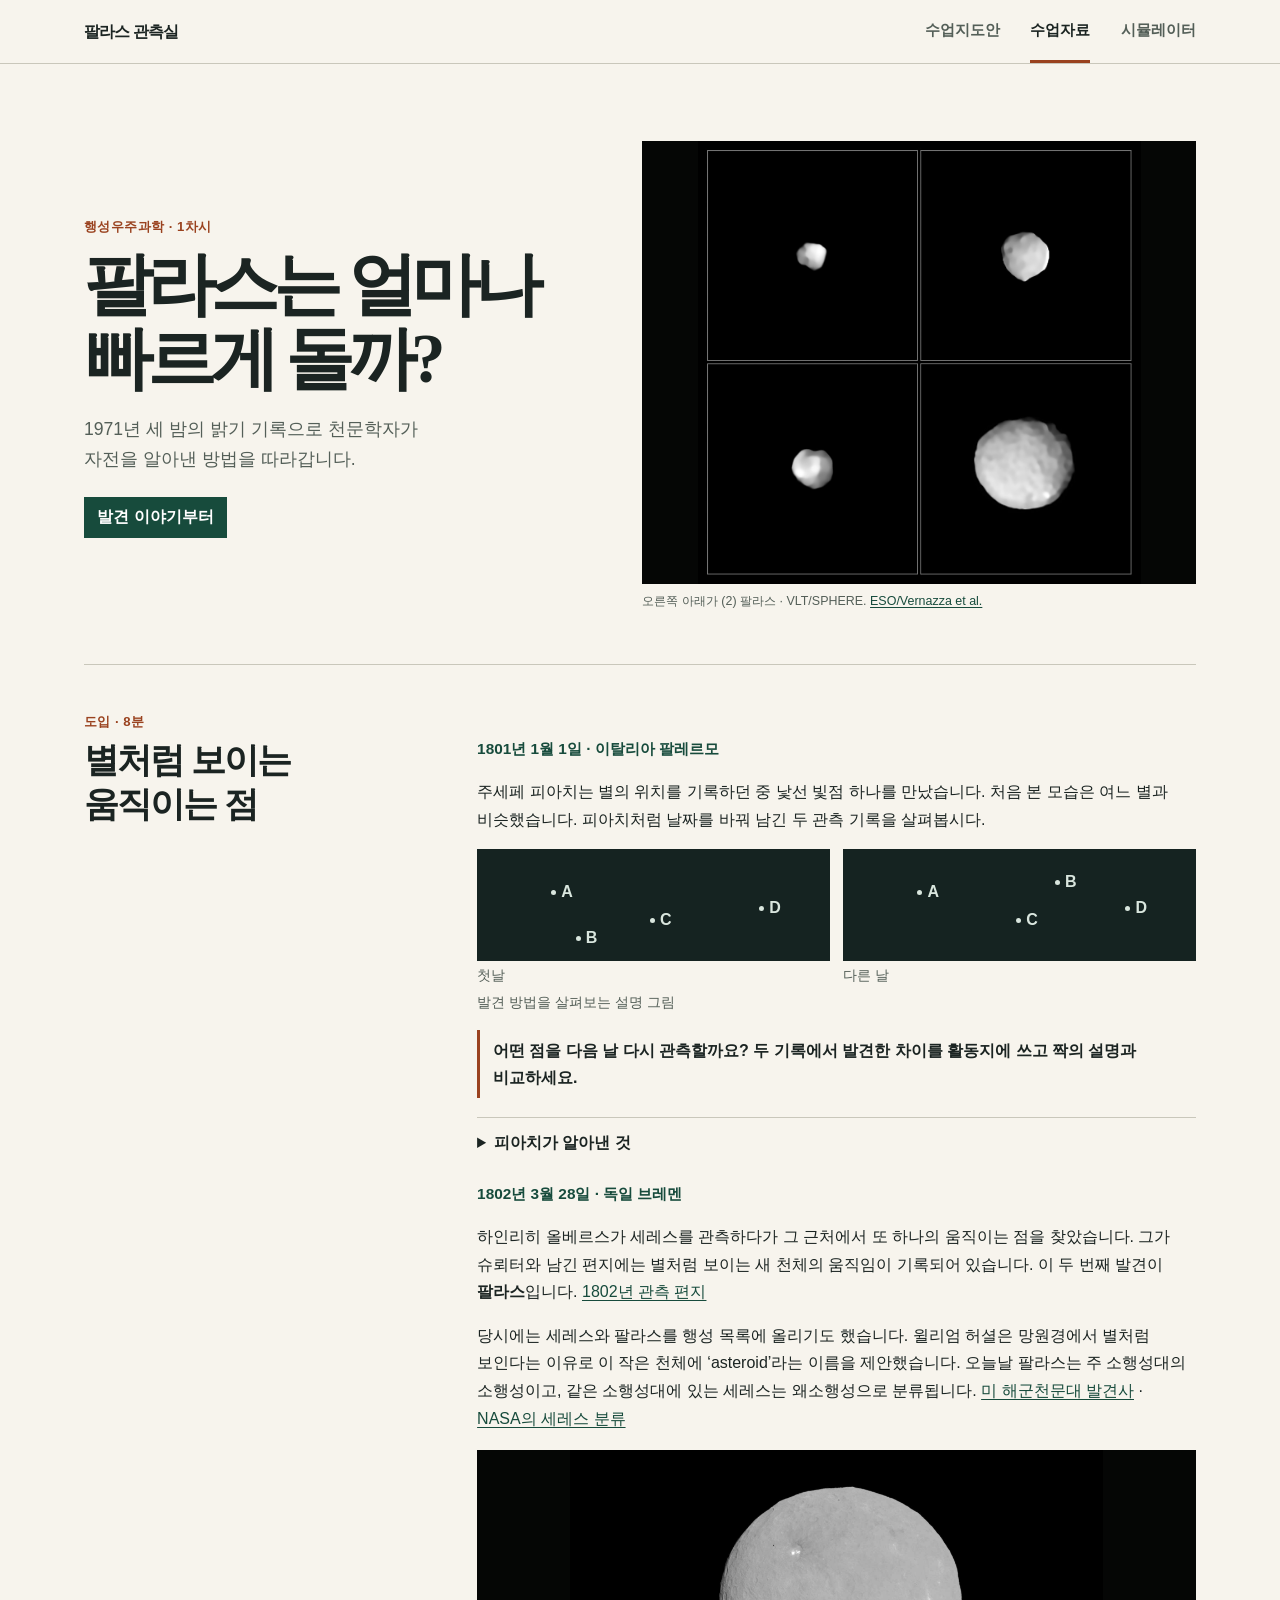
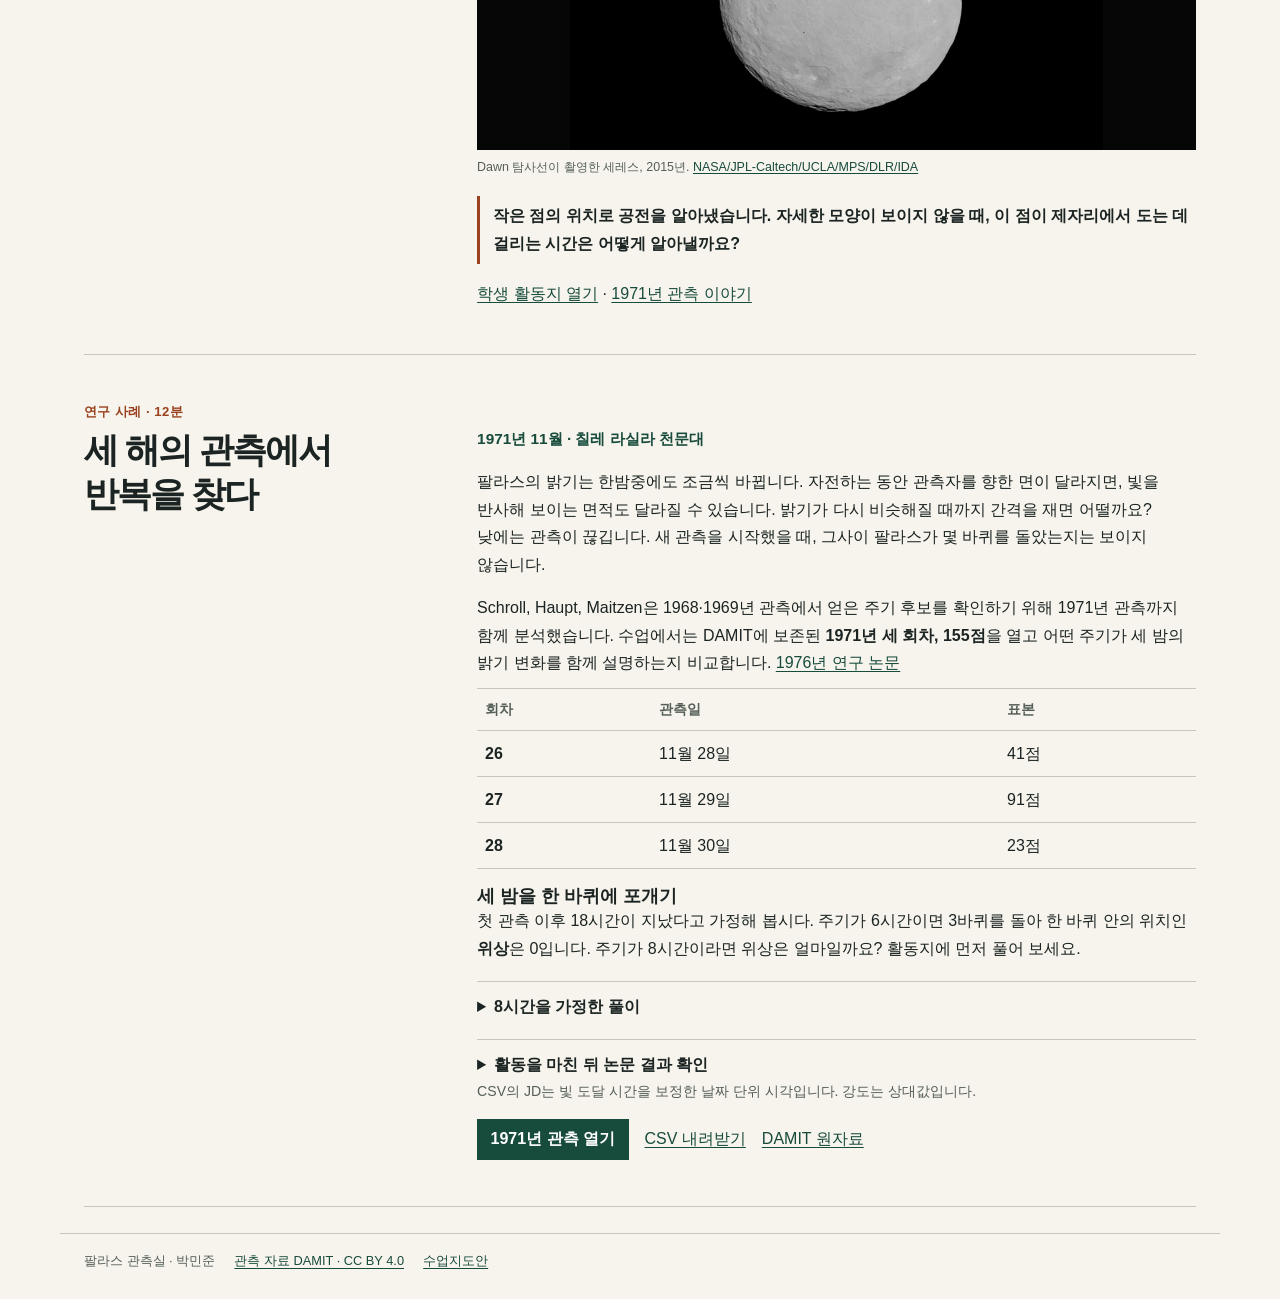
==== commit 473c2a95: "Let students compare discovery clues before the reveal" ====
--- a/docs/asteroid-lab/index.html
+++ b/docs/asteroid-lab/index.html
@@ -5,7 +5,7 @@
 <meta name="viewport" content="width=device-width,initial-scale=1">
 <meta name="description" content="팔라스 발견과 측광 연구를 읽고 같은 실제 자료로 자전주기를 추론하는 고등학교 행성우주과학 수업">
 <title>팔라스 관측실</title>
-<link rel="stylesheet" href="lab.css?v=4">
+<link rel="stylesheet" href="lab.css?v=5">
 <script defer src="../observation-math.js"></script>
 <script defer src="../shape-math.js?v=4"></script>
 <script defer src="asteroid-render.js?v=4"></script>
@@ -23,13 +23,14 @@
   <article id="history" class="reading">
     <div class="chapter"><p class="kicker">도입 · 8분</p><h2>별처럼 보이는<br>움직이는 점</h2></div>
     <div class="prose"><p class="story-date">1801년 1월 1일 · 이탈리아 팔레르모</p>
-    <p>주세페 피아치는 별의 위치를 기록하던 중 낯선 빛점 하나를 만났습니다. 처음 본 모습은 여느 별과 비슷했습니다. 날짜를 바꿔 다시 기록하니 주변 별에 대한 그 점의 위치가 달라졌습니다. 그 빛점은 훗날 <strong>세레스</strong>라는 이름을 얻었습니다.</p>
+    <p>주세페 피아치는 별의 위치를 기록하던 중 낯선 빛점 하나를 만났습니다. 처음 본 모습은 여느 별과 비슷했습니다. 피아치처럼 날짜를 바꿔 남긴 두 관측 기록을 살펴봅시다.</p>
     <div class="sky-pair">
-      <figure><div class="sky" aria-label="세 개의 배경별과 점 A가 왼쪽 아래에 있습니다." role="img"><span class="sky-point first">A</span></div><figcaption>첫날</figcaption></figure>
-      <figure><div class="sky" aria-label="배경별은 그대로이고 점 A는 오른쪽 위로 이동했습니다." role="img"><span class="sky-point second">A</span></div><figcaption>다른 날</figcaption></figure>
+      <figure><div class="sky" aria-label="A 왼쪽 위, B 왼쪽 아래, C 중앙, D 오른쪽 가운데" role="img"><span class="sky-point point-a">A</span><span class="sky-point point-b first">B</span><span class="sky-point point-c">C</span><span class="sky-point point-d">D</span></div><figcaption>첫날</figcaption></figure>
+      <figure><div class="sky" aria-label="A 왼쪽 위, B 오른쪽 위, C 중앙, D 오른쪽 가운데" role="img"><span class="sky-point point-a">A</span><span class="sky-point point-b second">B</span><span class="sky-point point-c">C</span><span class="sky-point point-d">D</span></div><figcaption>다른 날</figcaption></figure>
     </div>
     <p class="minor">발견 방법을 살펴보는 설명 그림</p>
-    <p class="question">두 기록에서 점 A는 어떻게 달라졌나요? 어떤 점을 다음 날 다시 관측할지 활동지에 쓰세요.</p>
+    <p class="question">어떤 점을 다음 날 다시 관측할까요? 두 기록에서 발견한 차이를 활동지에 쓰고 짝의 설명과 비교하세요.</p>
+    <details><summary>피아치가 알아낸 것</summary><p>그림에서 B의 위치가 옮겨 갔습니다. 피아치가 발견한 점도 여러 날에 걸쳐 주변 별에 대한 위치가 달라졌습니다. 별처럼 보였던 그 천체는 훗날 <strong>세레스</strong>라는 이름을 얻었습니다.</p></details>
     <p class="story-date">1802년 3월 28일 · 독일 브레멘</p>
     <p>하인리히 올베르스가 세레스를 관측하다가 그 근처에서 또 하나의 움직이는 점을 찾았습니다. 그가 슈뢰터와 남긴 편지에는 별처럼 보이는 새 천체의 움직임이 기록되어 있습니다. 이 두 번째 발견이 <strong>팔라스</strong>입니다. <a href="https://makingscience.royalsociety.org/items/ap_7_12/unpublished-letters-on-astronomical-discoveries-from-schroeter-johann-hieronymus-schroter-and-heinrich-wilhelm-matthias-olbers">1802년 관측 편지</a></p>
     <p>당시에는 세레스와 팔라스를 행성 목록에 올리기도 했습니다. 윌리엄 허셜은 망원경에서 별처럼 보인다는 이유로 이 작은 천체에 ‘asteroid’라는 이름을 제안했습니다. 오늘날 팔라스는 주 소행성대의 소행성이고, 같은 소행성대에 있는 세레스는 왜소행성으로 분류됩니다. <a href="https://aa.usno.navy.mil/faq/minorplanets">미 해군천문대 발견사</a> · <a href="https://science.nasa.gov/mission/dawn/science/ceres/">NASA의 세레스 분류</a></p>
@@ -42,7 +43,8 @@
     <p>Schroll, Haupt, Maitzen은 1968·1969년 관측에서 얻은 주기 후보를 확인하기 위해 1971년 관측까지 함께 분석했습니다. 수업에서는 DAMIT에 보존된 <strong>1971년 세 회차, 155점</strong>을 열고 어떤 주기가 세 밤의 밝기 변화를 함께 설명하는지 비교합니다. <a href="https://doi.org/10.1016/0019-1035(76)90191-3">1976년 연구 논문</a></p>
     <table><thead><tr><th scope="col">회차</th><th scope="col">관측일</th><th scope="col">표본</th></tr></thead><tbody><tr><th scope="row">26</th><td>11월 28일</td><td>41점</td></tr><tr><th scope="row">27</th><td>11월 29일</td><td>91점</td></tr><tr><th scope="row">28</th><td>11월 30일</td><td>23점</td></tr></tbody></table>
     <h3>세 밤을 한 바퀴에 포개기</h3>
-    <p>첫 관측 이후 18시간이 지났다고 가정해 봅시다. 주기가 6시간이면 3바퀴를 돌아 위상은 <strong>0</strong>입니다. 주기가 8시간이면 2바퀴와 ¼바퀴를 돌아 위상은 <strong>0.25</strong>입니다. 실제 자료에서도 같은 관측점이 주기 가정에 따라 서로 다른 위치에 놓입니다. 세 밤의 밝고 어두운 구간이 한 곡선에 가까워지는 주기를 찾아보세요.</p>
+    <p>첫 관측 이후 18시간이 지났다고 가정해 봅시다. 주기가 6시간이면 3바퀴를 돌아 한 바퀴 안의 위치인 <strong>위상</strong>은 0입니다. 주기가 8시간이라면 위상은 얼마일까요? 활동지에 먼저 풀어 보세요.</p>
+    <details><summary>8시간을 가정한 풀이</summary><p>18시간을 8시간으로 나누면 2.25바퀴입니다. 완전히 돈 두 바퀴를 빼면 위상은 0.25입니다. 실제 그래프에서도 주기를 바꿀 때 관측점의 위상이 달라집니다.</p></details>
     <details><summary>활동을 마친 뒤 논문 결과 확인</summary><p>연구진이 보고한 관측 기준 회합 자전주기는 7시간 48분 27초입니다. 연구진은 세 해의 자료를 사용했고, 수업에서는 1971년 세 밤으로 추정합니다.</p></details>
     <p class="minor">CSV의 JD는 빛 도달 시간을 보정한 날짜 단위 시각입니다. 강도는 상대값입니다.</p>
     <div class="links"><a class="primary" href="#period">1971년 관측 열기</a><a href="../class/data/pallas-1971.csv" download>CSV 내려받기</a><a href="https://damit.cuni.cz/projects/damit/light_curves/exportAllForAsteroid/101/json">DAMIT 원자료</a></div></div>
--- a/docs/asteroid-lab/lab.css
+++ b/docs/asteroid-lab/lab.css
@@ -13,10 +13,11 @@
 .story-date{margin:1.55rem 0 .4rem;color:var(--green);font-weight:800;font-size:.96rem}
 .sky-pair{display:grid;grid-template-columns:1fr 1fr;gap:.85rem;margin:1rem 0 .15rem}
 .sky-pair figcaption{font-size:.85rem;color:var(--mute);margin-top:.2rem}
-.sky{position:relative;height:112px;background:radial-gradient(circle at 21% 30%,#d9e6de 0 2px,transparent 3px),radial-gradient(circle at 53% 57%,#d9e6de 0 2px,transparent 3px),radial-gradient(circle at 82% 41%,#d9e6de 0 2px,transparent 3px),#152321}
-.sky-point{position:absolute;color:#f5bc79;font-weight:800;line-height:1}
+.sky{position:relative;height:112px;background:#152321}
+.sky-point{position:absolute;color:#d9e6de;font-weight:700;line-height:1}
 .sky-point::before{content:'';display:inline-block;width:5px;height:5px;vertical-align:middle;margin-right:5px;border-radius:50%;background:currentColor}
 .sky-point.first{left:28%;top:72%}.sky-point.second{left:60%;top:22%}
+.sky-point.point-a{left:21%;top:31%}.sky-point.point-c{left:49%;top:56%}.sky-point.point-d{left:80%;top:45%}
 .prose>details{margin:1.15rem 0 0;border-top:1px solid var(--line);padding-top:.7rem}
 .activity-brief{margin:.15rem 0 1.1rem;max-width:830px}
 .activity-brief h2{font-size:1.47rem;margin-bottom:.38rem}
